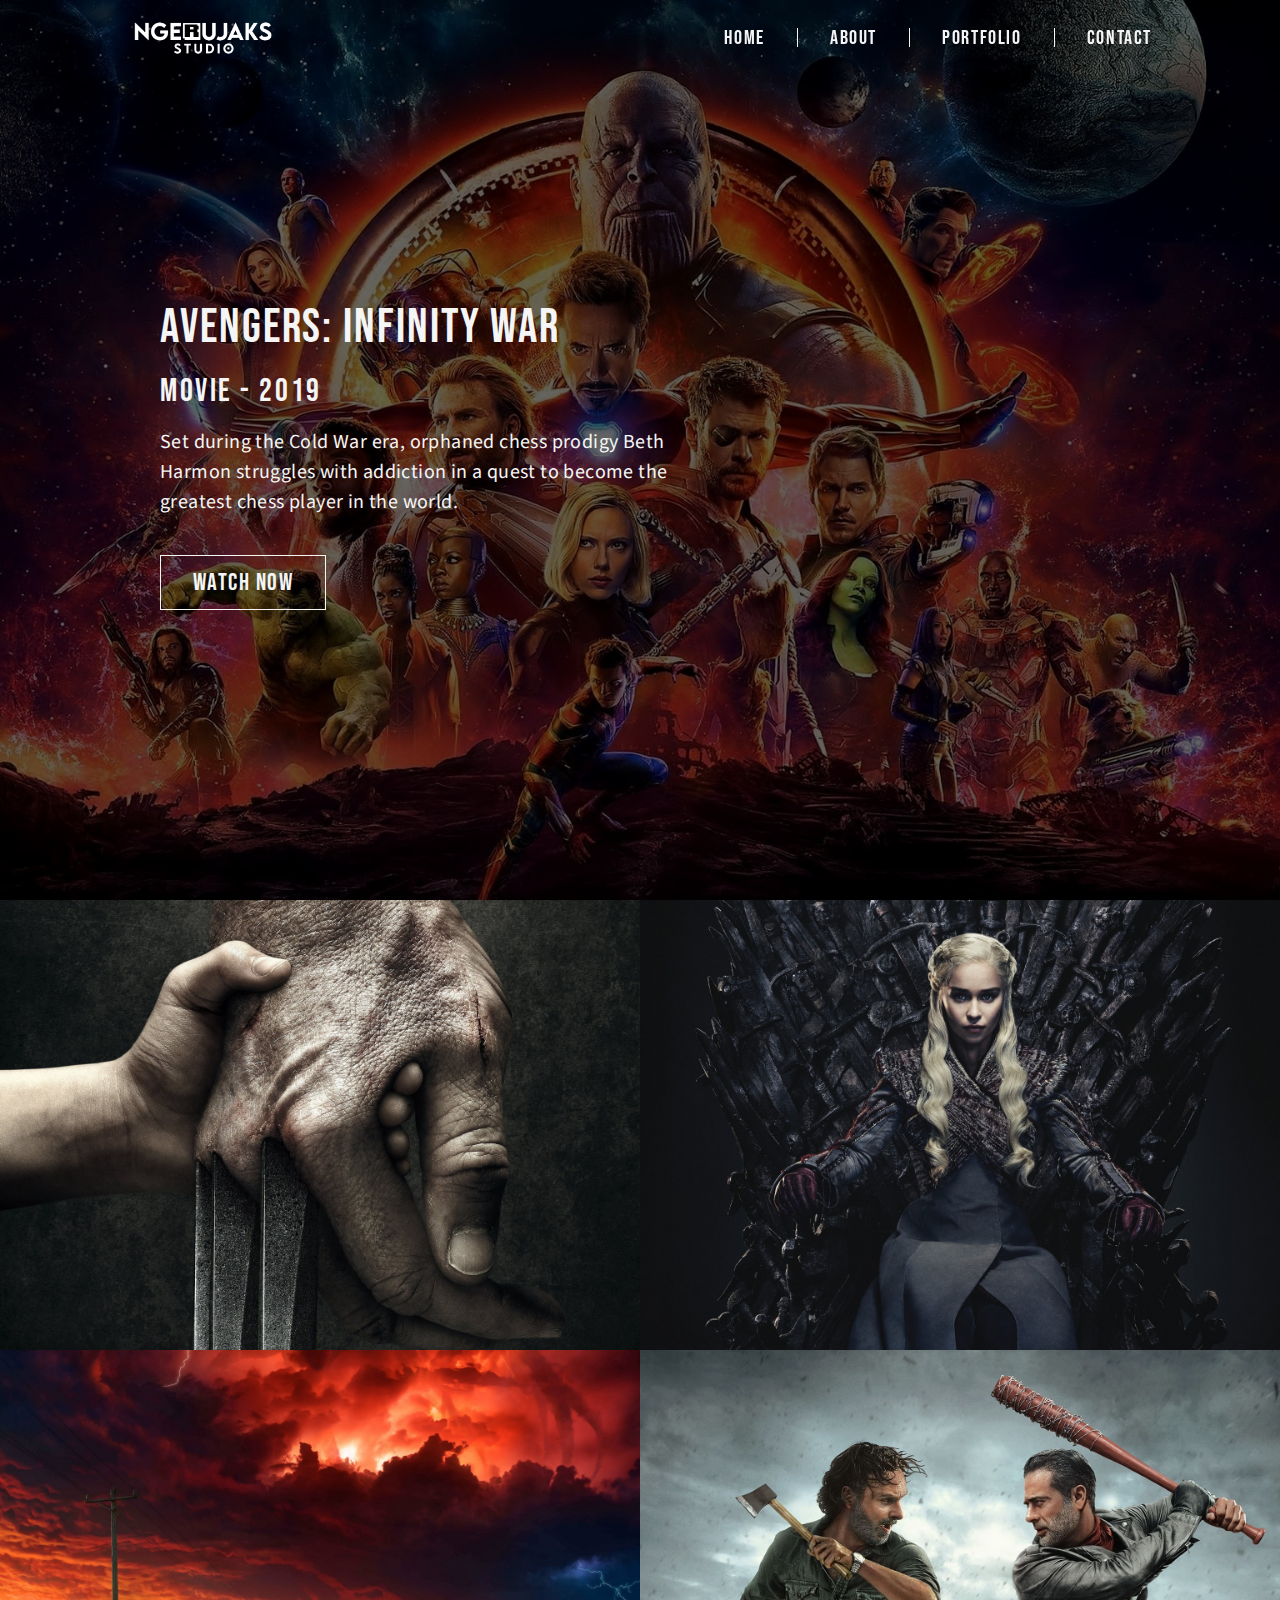
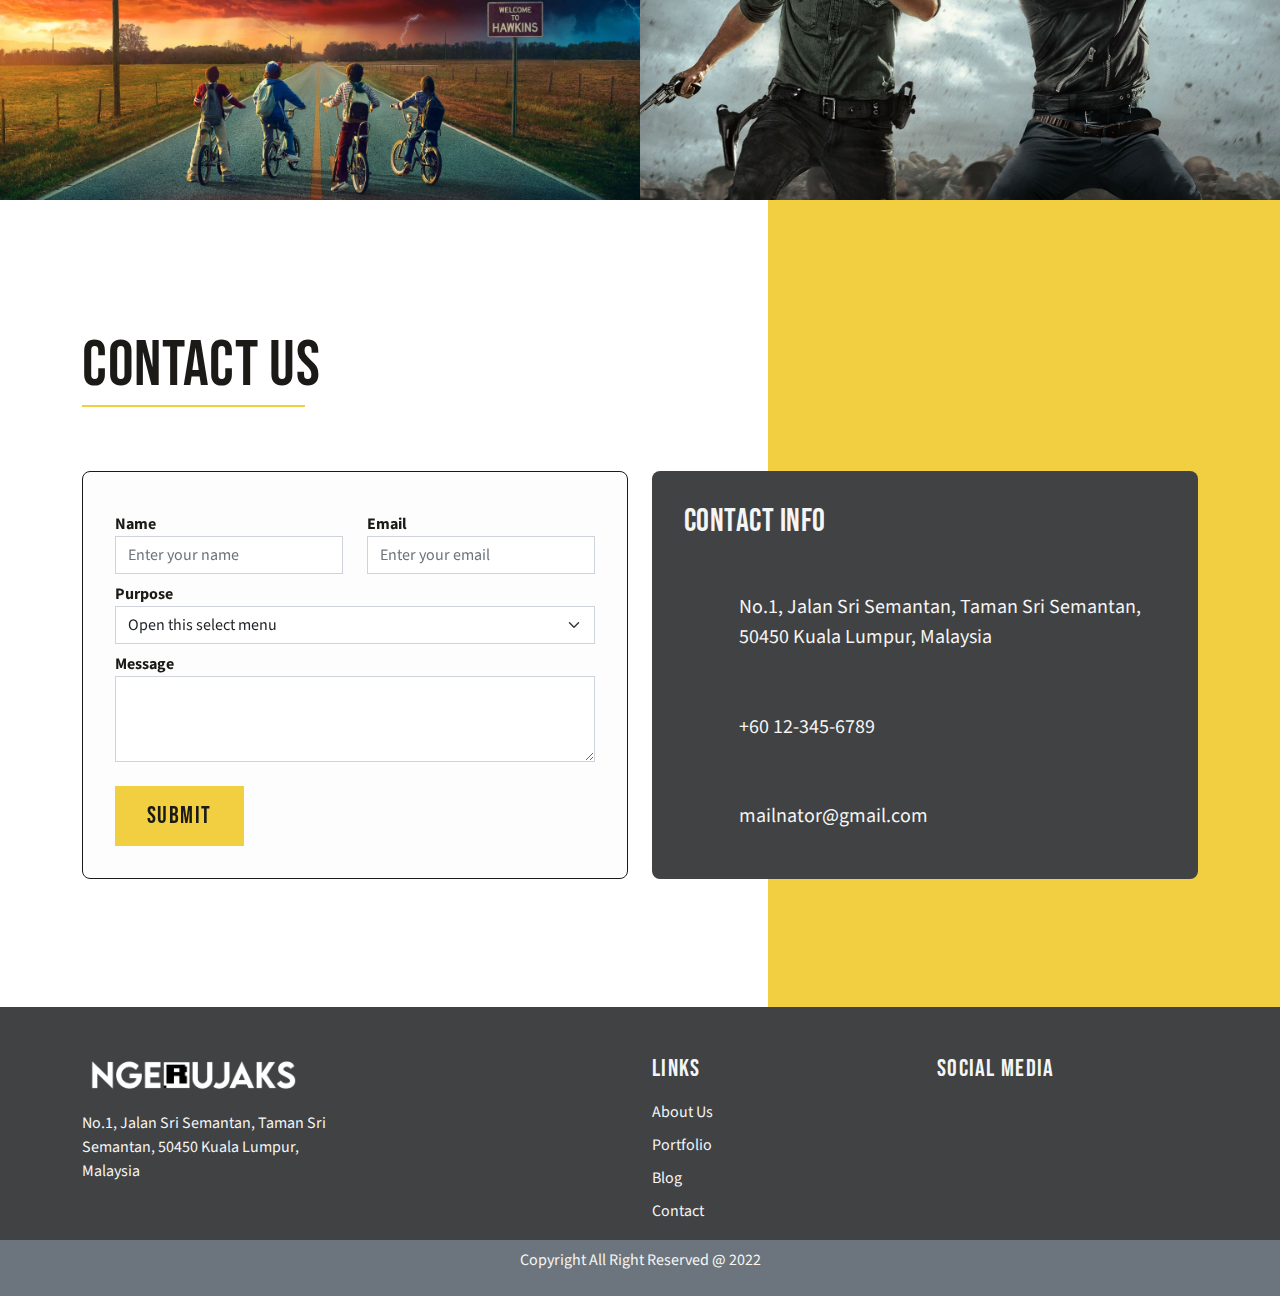
==== index.html @ 6cac967b "about HTML test" ====
<!doctype html>
<html lang="en">

<head>
  <!-- Required meta tags -->
  <meta charset="utf-8">
  <meta name="viewport" content="width=device-width, initial-scale=1">

  <!-- Bootstrap CSS -->
  <link rel="stylesheet" href="assets/library/bootstrap/css/bootstrap.min.css">

  <link rel="stylesheet" href="https://cdnjs.cloudflare.com/ajax/libs/font-awesome/6.1.1/css/all.min.css"
    integrity="sha512-KfkfwYDsLkIlwQp6LFnl8zNdLGxu9YAA1QvwINks4PhcElQSvqcyVLLD9aMhXd13uQjoXtEKNosOWaZqXgel0g=="
    crossorigin="anonymous" referrerpolicy="no-referrer" />

  <link rel="stylesheet" href="assets/library/owlcarousel/css/owl.carousel.min.css">
  <link rel="stylesheet" href="assets/library/owlcarousel/css/owl.theme.default.min.css">

  <link rel="stylesheet" href="https://cdnjs.cloudflare.com/ajax/libs/animate.css/4.1.1/animate.min.css" />

  <link rel="stylesheet" href="assets/css/main.css">

  <title>Home </title>
</head>

<body>

  <nav class="my-navbar">
    <div class="only-mobile"></div>
    <div class="brand">
      <a href="index.html">
        <img src="assets/img/ngrs-wide-w.png" alt="logo" class="brand-logo white-logo">
        <img src="assets/img/ngrs-wide-b.png" alt="logo" class="brand-logo black-logo">
      </a>

    </div>

    <ul class="nav-links" id="nav-links">
      <li class="nav-item active">
        <a href="index.html">Home</a>
      </li>
      <li class="divider"></li>
      <li class="nav-item">
        <a href="about.html">About</a>
      </li>
      <li class="divider"></li>
      <li class="nav-item">
        <a href="services.html">Portfolio</a>
      </li>
      <li class="divider"></li>
      <li class="nav-item">
        <a href="contact.html">Contact</a>
      </li>
    </ul>

    <a href="javascript:void()" class="toggle-btn" id="toggle-btn">
      <i class="fa-solid fa-bars"></i>
    </a>
  </nav>

  <header class="home">

    <div class="owl-carousel owl-theme">
      <div class="item">
        <div class="content">
          <img src="assets/img/avenger.jpg" alt="img1" class="bg-content">
          <div class="overlay"></div>
          <div class="content-inner ">
            <h3 class="title animate__animated  animate__fadeIn delay-animation-title">Avengers: Infinity War</h3>
            <h5 class="sub-title animate__animated  animate__fadeIn delay-animation-sub-title">Movie - 2019</h5>
            <div class="desc animate__animated  animate__fadeIn delay-animation-desc">
              <p>Set during the Cold War era, orphaned chess prodigy Beth Harmon struggles with addiction in a quest to
                become the greatest chess player in the world.</p>
            </div>
            <div class="btn-wrapper animate__animated  animate__fadeIn delay-animation-btn">
              <a href="javascript:void()" class="blank-button">
                Watch Now
              </a>
            </div>
          </div>

        </div>
      </div>
      <div class="item">
        <div class="content">
          <img src="assets/img/queens.jpg" alt="img2" class="bg-content">
          <div class="overlay"></div>
          <div class="content-inner">
            <h3 class="title">The Queen's Gambit</h3>
            <h5 class="sub-title">Series - 2020</h5>
            <div class="desc">
              <p>Set during the Cold War era, orphaned chess prodigy Beth Harmon struggles with addiction in a quest to
                become the greatest chess player in the world.</p>
            </div>
            <div class="btn-wrapper">
              <a href="javascript:void()" class="blank-button">
                Watch Now
              </a>
            </div>
          </div>
        </div>
      </div>

      <div class="item">
        <div class="content">
          <img src="assets/img/logan.jpg" alt="img2" class="bg-content">
          <div class="overlay"></div>
          <div class="content-inner">
            <h3 class="title">Logan</h3>
            <h5 class="sub-title">Marvel Studio - 2017</h5>
            <div class="desc">
              <p>Set during the Cold War era, orphaned chess prodigy Beth Harmon struggles with addiction in a quest to
                become the greatest chess player in the world.</p>
            </div>
            <div class="btn-wrapper">
              <a href="javascript:void()" class="blank-button">
                Watch Now
              </a>
            </div>
          </div>
        </div>
      </div>

      <div class="item">
        <div class="content">
          <img src="assets/img/twd.jpg" alt="img2" class="bg-content">
          <div class="overlay"></div>
          <div class="content-inner">
            <h3 class="title">The Walking Dead</h3>
            <h5 class="sub-title">AMC - 2010</h5>
            <div class="desc">
              <p>Set during the Cold War era, orphaned chess prodigy Beth Harmon struggles with addiction in a quest to
                become the greatest chess player in the world.</p>
            </div>
            <div class="btn-wrapper">
              <a href="javascript:void()" class="blank-button">
                Watch Now
              </a>
            </div>
          </div>
        </div>
      </div>

    </div>


  </header>

  <main>
    <section class="latest-work">
      <div class="grid-container">
        <div class="grid-item">
          <img src="assets/img/logan.jpg" alt="" class="bg-item">
          <div class="item-desc">
            <h4 class="title">Logan</h4>
            <h5 class="sub-title">Marvel Studio</h5>
            <div class="btn-wrapper">
              <a href="javascript:void()" class="blank-button"> Watch Now</a>
            </div>
          </div>
        </div>
        <div class="grid-item">
          <img src="assets/img/got.jpg" alt="" class="bg-item">
          <div class="item-desc">
            <h4 class="title">Game of throne</h4>
            <h5 class="sub-title">HBO MAX</h5>
            <div class="btn-wrapper">
              <a href="javascript:void()" class="blank-button"> Watch Now</a>
            </div>
          </div>
        </div>
        <div class="grid-item">
          <img src="assets/img/stranger-things.jpg" alt="" class="bg-item">
          <div class="item-desc">
            <h4 class="title">Stranger Things</h4>
            <h5 class="sub-title">Netflix</h5>
            <div class="btn-wrapper">
              <a href="javascript:void()" class="blank-button"> Watch Now</a>
            </div>
          </div>
        </div>
        <div class="grid-item">
          <img src="assets/img/twd.jpg" alt="" class="bg-item">
          <div class="item-desc">
            <h4 class="title">The Walking dead</h4>
            <h5 class="sub-title">AMC</h5>
            <div class="btn-wrapper">
              <a href="javascript:void()" class="blank-button"> Watch Now</a>
            </div>
          </div>
        </div>
      </div>
    </section>
    <section class="contact-us">
      <div class="container">
        <h3 class="section-title">CONTACT US</h3>
        <div class="row">
          <div class="col-lg-6">
            <div class="contact-form">
              <form>
                <div class="row">
                  <div class="col-lg-6">
                    <div class="form-group mt-2 ">
                      <label>Name</label>
                      <input type="text" class="form-control" id="name" placeholder="Enter your name">
                    </div>
                  </div>
                  <div class="col-lg-6">
                    <div class="form-group mt-2 ">
                      <label>Email</label>
                      <input type="email" class="form-control" id="email" placeholder="Enter your email">
                    </div>
                  </div>
                </div>

                <div class="row">
                  <div class="col-12">
                    <div class="form-group mt-2 ">
                      <label>Purpose</label>
                      <select class="form-select" aria-label="Default select example">
                        <option selected>Open this select menu</option>
                        <option value="1">One</option>
                        <option value="2">Two</option>
                        <option value="3">Three</option>
                      </select>
                    </div>
                  </div>
                </div>

                <div class="row">
                  <div class="col-12">
                    <div class="form-group mt-2 ">
                      <label for="message">Message</label>
                      <textarea class="form-control" id="message" rows="3"></textarea>
                    </div>
                  </div>
                </div>

                <div class="row">
                  <div class="col-12">
                    <button type="submit" class="main-button mt-4">Submit</button>
                  </div>
                </div>
              </form>
            </div>
          </div>
          <div class="col-lg-6">
            <div class="contact-info mt-4 mt-lg-0">
              <h4 class="title">Contact Info</h4>
              <div class="info-item">
                <div class="icon">
                  <i class="fa-solid fa-map-marker-alt"></i>
                </div>
                <div class="content">
                  <!-- <h5 class="sub-title">Address</h5> -->
                  <p>
                    <span>No.1, Jalan Sri Semantan,</span>
                    <span>Taman Sri Semantan,</span>
                    <span>50450 Kuala Lumpur,</span>
                    <span>Malaysia</span>
                  </p>
                </div>
              </div>
              <div class="info-item">
                <div class="icon">
                  <i class="fa-solid fa-phone"></i>
                </div>
                <div class="content">
                  <!-- <h5 class="sub-title">Phone</h5> -->
                  <p>
                    <span>+60 12-345-6789</span>
                  </p>
                </div>
              </div>
              <div class="info-item">
                <div class="icon">
                  <i class="fa-solid fa-envelope"></i>
                </div>
                <div class="content">
                  <!-- <h5 class="sub-title">Email</h5> -->
                  <p>
                    mailnator@gmail.com
                  </p>
                </div>
              </div>
            </div>
          </div>
        </div>
      </div>
    </section>
  </main>

  <footer>
    <div class="container">
      <div class="row">
        <div class="col-lg-3">
          <div class="brand">
            <a href="javascript:void()">
              <img src="assets/img/logo-wide-w.png" alt="" class="brand-logo">
            </a>
            <div class="address">
              <p>
                <span>No.1, Jalan Sri Semantan,</span>
                <span>Taman Sri Semantan,</span>
                <span>50450 Kuala Lumpur,</span>
                <span>Malaysia</span>
              </p>
            </div>
          </div>
        </div>
        <div class="col-lg-3"></div>
        <div class="col-lg-3 my-5 my-md-3 my-lg-0">
          <h4 class="footer-title">
            LINKS
          </h4>
          <ul class="footer-list">
            <li>
              <a href="javascript:void()">
                About Us
              </a>
            </li>
            <li>
              <a href="javascript:void()">
                Portfolio
              </a>
            </li>
            <li>
              <a href="javascript:void()">
                Blog
              </a>
            </li>
            <li>
              <a href="javascript:void()">
                Contact
              </a>
            </li>
          </ul>
        </div>
        <div class="col-lg-3">
          <h4 class="footer-title">
            SOCIAL MEDIA
          </h4>
          <div class="sosmed-wrapper">
            <a href="javascript:void()">
              <i class="fa-brands fa-facebook-f"></i>
            </a>
            <a href="javascript:void()">
              <i class="fa-brands fa-twitter"></i>
            </a>
            <a href="javascript:void()">
              <i class="fa-brands fa-instagram"></i>
            </a>
            <a href="javascript:void()">
              <i class="fa-brands fa-youtube"></i>
            </a>
          </div>

        </div>
      </div>
    </div>
  </footer>
  <div class="d-flex justify-content-center align-items-center py-2 bg-secondary">
    <p class="text-center text-kayawhite">
      Copyright All Right Reserved @ 2022
    </p>
  </div>

  <script src="https://code.jquery.com/jquery-3.6.0.min.js"
    integrity="sha256-/xUj+3OJU5yExlq6GSYGSHk7tPXikynS7ogEvDej/m4=" crossorigin="anonymous"></script>

  <script src="assets/library/bootstrap/js/bootstrap.bundle.min.js"></script>

  <script src="assets/library/owlcarousel/js/owl.carousel.min.js"></script>

  <script>
    var owl = $('.owl-carousel').owlCarousel({
      loop: true,
      // margin: 10,
      lazyLoad: true,
      autoplay: true,
      autoplayTimeout: 10000,
      autoplayHoverPause: true,
      autoplaySpeed: 1000,
      nav: false,
      dots: false,
      dotsData: false,
      responsive: {
        0: {
          items: 1
        },
        600: {
          items: 1
        },
        1000: {
          items: 1
        }
      }
    });

    owl.on('translate.owl.carousel', function (e) {
      var index = e.item.index;
      $('.title').removeClass('animate__animated animate__fadeIn delay-animation-title');
      $('.title').eq(index).addClass('animate__animated animate__fadeIn delay-animation-title');
      // 
      $('.sub-title').removeClass('animate__animated animate__fadeIn delay-animation-sub-title');
      $('.sub-title').eq(index).addClass('animate__animated animate__fadeIn delay-animation-sub-title');
      // 
      $('.desc').removeClass('animate__animated animate__fadeIn delay-animation-desc');
      $('.desc').eq(index).addClass('animate__animated animate__fadeIn delay-animation-desc');
      // 
      $('.btn-wrapper').removeClass('animate__animated animate__fadeIn delay-animation-btn');
      $('.btn-wrapper').eq(index).addClass('animate__animated animate__fadeIn delay-animation-btn');
      // 
    });
  </script>

  <script src="assets/js/script.js"></script>

</body>

</html>
---- assets/css/main.css ----
@import url("https://fonts.googleapis.com/css2?family=Bebas+Neue&family=Source+Sans+Pro:wght@300;400;600&display=swap");
body {
  padding: 0;
  margin: 0;
  -webkit-box-sizing: border-box;
          box-sizing: border-box;
  font-family: 'Source Sans Pro', sans-serif;
  overflow-x: hidden;
}

nav.my-navbar {
  position: fixed;
  top: 0;
  left: 0;
  z-index: 99;
  display: -webkit-box;
  display: -ms-flexbox;
  display: flex;
  -webkit-box-pack: justify;
      -ms-flex-pack: justify;
          justify-content: space-between;
  -webkit-box-align: center;
      -ms-flex-align: center;
          align-items: center;
  height: 4.6875rem;
  width: 100%;
  -webkit-transition: all 0.5s ease-in-out;
  transition: all 0.5s ease-in-out;
  padding: 1rem 4rem;
}

@media only screen and (min-width: 1200px) {
  nav.my-navbar {
    padding: 1rem 8rem;
  }
}

@media screen and (max-width: 768px) {
  nav.my-navbar {
    padding: 1rem 1rem;
  }
}

nav.my-navbar a {
  font-family: "Bebas Neue", cursive;
  text-decoration: none;
}

nav.my-navbar .only-mobile {
  display: none;
}

@media screen and (max-width: 768px) {
  nav.my-navbar .only-mobile {
    display: block;
    width: 10%;
    height: 100%;
  }
}

nav.my-navbar .brand {
  height: 2.5rem;
  width: 30%;
}

nav.my-navbar .brand .black-logo {
  display: none;
}

nav.my-navbar .brand .white-logo {
  display: block;
}

@media screen and (max-width: 768px) {
  nav.my-navbar .brand {
    height: 2rem;
    width: 80%;
  }
  nav.my-navbar .brand img {
    margin: 0 auto;
  }
}

nav.my-navbar .brand img {
  text-align: center;
  height: 100%;
}

nav.my-navbar .nav-links {
  margin-top: 1rem;
  width: 70%;
  height: 2.5rem;
  display: -webkit-box;
  display: -ms-flexbox;
  display: flex;
  -webkit-box-pack: end;
      -ms-flex-pack: end;
          justify-content: flex-end;
  -webkit-box-align: center;
      -ms-flex-align: center;
          align-items: center;
  gap: 2rem;
  font-size: 1.25rem;
  letter-spacing: .1rem;
  -webkit-transition: all 0.3s ease-in-out;
  transition: all 0.3s ease-in-out;
}

@media screen and (max-width: 768px) {
  nav.my-navbar .nav-links {
    margin-top: 0;
    position: absolute;
    top: 4.6875rem;
    right: -100%;
    width: 100%;
    height: calc(100vh - 4.6875rem);
    -webkit-box-orient: vertical;
    -webkit-box-direction: normal;
        -ms-flex-direction: column;
            flex-direction: column;
    -webkit-box-pack: center;
        -ms-flex-pack: center;
            justify-content: center;
    gap: 4rem;
  }
  nav.my-navbar .nav-links li.divider {
    display: none;
  }
}

@media only screen and (max-width: 768px) and (orientation: landscape) {
  nav.my-navbar .nav-links {
    -webkit-box-pack: center;
        -ms-flex-pack: center;
            justify-content: center;
    gap: .2rem;
  }
}

nav.my-navbar .nav-links li {
  list-style: none;
}

nav.my-navbar .nav-links li.divider {
  height: 1.2rem;
  width: 1.2px;
  background-color: #F5F5F5;
  vertical-align: middle;
}

nav.my-navbar .nav-links .nav-item {
  position: relative;
}

nav.my-navbar .nav-links .nav-item a {
  text-transform: uppercase;
  color: #F5F5F5;
}

nav.my-navbar .nav-links.show-links {
  right: 0;
  background: rgba(255, 255, 255, 0.5);
  background-blend-mode: soft-light;
  -webkit-backdrop-filter: blur(80px);
          backdrop-filter: blur(80px);
  /* Note: backdrop-filter has minimal browser support */
  border-radius: 1rem;
}

nav.my-navbar .nav-links.show-links .nav-item a {
  color: #1B1A17;
}

nav.my-navbar .toggle-btn {
  width: 10%;
  font-size: 1rem;
  color: #F5F5F5;
  display: none;
}

@media screen and (max-width: 768px) {
  nav.my-navbar .toggle-btn {
    display: block;
  }
}

nav.my-navbar.sticky {
  background: #F5F5F5;
  padding: 1rem 6rem;
}

nav.my-navbar.sticky .brand .white-logo {
  display: none;
}

nav.my-navbar.sticky .brand .black-logo {
  display: block;
}

@media only screen and (min-width: 1200px) {
  nav.my-navbar.sticky {
    padding: 1rem 10rem;
  }
}

@media screen and (max-width: 768px) {
  nav.my-navbar.sticky {
    padding: 1rem 1.2rem;
  }
}

nav.my-navbar.sticky .nav-links li.divider {
  background-color: #404244;
}

nav.my-navbar.sticky .nav-links .nav-item a {
  color: #1B1A17;
}

nav.my-navbar.sticky .nav-links.show-links {
  background: #404244;
  border-radius: 0;
}

nav.my-navbar.sticky .nav-links.show-links .nav-item a {
  color: #F5F5F5;
}

nav.my-navbar.sticky .toggle-btn {
  color: #1B1A17;
}

.blank-button {
  color: #F5F5F5;
  text-decoration: none;
  border: 1px solid #F5F5F5;
  padding: .5rem 1rem;
  font-family: "Bebas Neue", cursive;
  letter-spacing: 0.06em;
  -webkit-transition: all 0.3s ease-in-out;
  transition: all 0.3s ease-in-out;
}

@media only screen and (min-width: 768px) {
  .blank-button {
    font-size: 1.3rem;
    padding: .5rem 1.5rem;
  }
}

@media only screen and (min-width: 1200px) {
  .blank-button {
    font-size: 1.5rem;
    padding: .75rem 2rem;
  }
}

.blank-button:hover {
  color: #1B1A17;
  border: 1px solid #F2CF40;
  background: #F2CF40;
}

.section-title {
  font-family: "Bebas Neue", cursive;
  font-size: 2.1rem;
  color: #1B1A17;
  letter-spacing: 0.01em;
  text-transform: uppercase;
  margin-bottom: 2rem;
}

@media only screen and (min-width: 768px) {
  .section-title {
    font-size: 3rem;
    margin-bottom: 3rem;
  }
}

@media only screen and (min-width: 1200px) {
  .section-title {
    font-size: 4rem;
    margin-bottom: 4rem;
  }
}

.section-title::after {
  content: '';
  display: block;
  width: calc(100% * 0.2);
  height: 2px;
  background: #F2CF40;
}

.form-group .form-control,
.form-group .form-select {
  border-radius: 0;
}

.form-group .form-select:focus,
.form-group .form-control:focus {
  border-color: rgba(242, 207, 64, 0.7);
  -webkit-box-shadow: 0 0 0 0.2rem rgba(242, 207, 64, 0.25);
          box-shadow: 0 0 0 0.2rem rgba(242, 207, 64, 0.25);
}

.form-group label {
  font-family: 'Source Sans Pro';
  font-style: normal;
  font-weight: 700;
  font-size: 16px;
  line-height: 20px;
  color: #1B1A17;
}

.main-button {
  color: #1B1A17;
  text-decoration: none;
  border: 0;
  padding: .5rem 1rem;
  font-family: "Bebas Neue", cursive;
  letter-spacing: 0.06em;
  background: #F2CF40;
  -webkit-transition: all 0.3s ease-in-out;
  transition: all 0.3s ease-in-out;
}

@media only screen and (min-width: 768px) {
  .main-button {
    font-size: 1.3rem;
    padding: .5rem 1.5rem;
  }
}

@media only screen and (min-width: 1200px) {
  .main-button {
    font-size: 1.5rem;
    padding: .75rem 2rem;
  }
}

.main-button:hover {
  color: #F2CF40;
  background: #404244;
}

footer {
  background: #404244;
  padding: 1.5rem .5rem 1.5rem .5rem;
  color: #F5F5F5;
}

@media only screen and (min-width: 768px) {
  footer {
    padding: 3rem 1rem 0 1rem;
  }
}

footer .brand img {
  height: 2.5rem;
}

footer .address {
  margin-top: 1rem;
}

footer .footer-title {
  font-family: "Bebas Neue", cursive;
  letter-spacing: .08rem;
  font-size: 1.5rem;
  margin-bottom: 1rem;
}

footer .footer-list {
  padding: 0;
}

footer .footer-list li {
  list-style: none;
  margin-bottom: .5rem;
}

footer .footer-list li a {
  color: #F5F5F5;
  text-decoration: none;
}

footer .footer-list li a:hover {
  color: #F2CF40;
}

footer .footer-list li a:hover::after {
  opacity: 1;
}

footer .footer-list li a::after {
  content: '';
  display: block;
  width: 1rem;
  height: 1px;
  background: #F5F5F5;
  opacity: 0;
}

footer .sosmed-wrapper {
  display: -webkit-box;
  display: -ms-flexbox;
  display: flex;
  -webkit-box-pack: justify;
      -ms-flex-pack: justify;
          justify-content: space-between;
  width: 50%;
  font-size: 1.125rem;
}

@media only screen and (min-width: 768px) {
  footer .sosmed-wrapper {
    font-size: 1.5rem;
  }
}

footer .sosmed-wrapper a {
  color: #F5F5F5;
}

.text-kayawhite {
  color: #F5F5F5;
}

.delay1s {
  -webkit-animation-delay: 1s;
          animation-delay: 1s;
}

.delay-animation-title {
  -webkit-animation-delay: 1s;
          animation-delay: 1s;
}

.delay-animation-sub-title {
  -webkit-animation-delay: 1.8s;
          animation-delay: 1.8s;
}

.delay-animation-desc {
  -webkit-animation-delay: 1.8s;
          animation-delay: 1.8s;
}

.delay-animation-btn {
  -webkit-animation-delay: 1.8s;
          animation-delay: 1.8s;
}

.martop-1 {
  margin-top: 1rem;
}

.martop-5 {
  margin-top: 5rem;
}

.martop-10 {
  margin-top: 10rem;
}

header.home {
  height: 100vh;
  width: 100%;
}

header.home .owl-carousel {
  height: 100vh;
  width: 100%;
}

header.home .owl-carousel .item {
  height: 100vh;
  width: 100%;
}

header.home .owl-carousel .item .content {
  height: 100%;
  width: 100%;
}

header.home .owl-carousel .item .content img {
  height: 100%;
  width: 100%;
  -o-object-fit: cover;
     object-fit: cover;
  -o-object-position: center;
     object-position: center;
  position: absolute;
  top: 0;
  left: 0;
  z-index: 1;
}

header.home .owl-carousel .item .content .overlay {
  height: 100%;
  width: 100%;
  background-color: rgba(0, 0, 0, 0.6);
  position: absolute;
  top: 0;
  left: 0;
  z-index: 2;
}

header.home .owl-carousel .item .content .content-inner {
  position: relative;
  z-index: 3;
  color: #F5F5F5;
  height: 100%;
  width: 100%;
  display: -webkit-box;
  display: -ms-flexbox;
  display: flex;
  -webkit-box-orient: vertical;
  -webkit-box-direction: normal;
      -ms-flex-direction: column;
          flex-direction: column;
  -webkit-box-pack: center;
      -ms-flex-pack: center;
          justify-content: center;
  padding: 0 1rem;
}

header.home .owl-carousel .item .content .content-inner .title,
header.home .owl-carousel .item .content .content-inner .sub-title {
  font-family: "Bebas Neue", cursive;
  font-style: normal;
  font-weight: 400;
}

header.home .owl-carousel .item .content .content-inner .title {
  font-size: 1.6rem;
  /* identical to box height */
  letter-spacing: 0.04em;
}

header.home .owl-carousel .item .content .content-inner .sub-title {
  margin-top: .5rem;
  font-size: 1.2rem;
  letter-spacing: 0.08em;
}

header.home .owl-carousel .item .content .content-inner .desc {
  margin-top: .5rem;
  font-size: .8rem;
}

header.home .owl-carousel .item .content .content-inner .btn-wrapper {
  margin-top: 2rem;
}

main section.latest-work .grid-container {
  display: -ms-grid;
  display: grid;
}

main section.latest-work .grid-container .grid-item {
  width: 100%;
  height: 60vh;
  background: #404244;
  position: relative;
  overflow: hidden;
}

main section.latest-work .grid-container .grid-item .bg-item {
  height: 100%;
  width: 100%;
  -o-object-fit: cover;
     object-fit: cover;
  -o-object-position: center;
     object-position: center;
  -webkit-transition: all 0.5s ease-in-out;
  transition: all 0.5s ease-in-out;
}

main section.latest-work .grid-container .grid-item .item-desc {
  position: absolute;
  top: 0;
  left: 0;
  height: 100%;
  width: 100%;
  background-color: rgba(0, 0, 0, 0.6);
  color: #F5F5F5;
  display: -webkit-box;
  display: -ms-flexbox;
  display: flex;
  -webkit-box-orient: vertical;
  -webkit-box-direction: normal;
      -ms-flex-direction: column;
          flex-direction: column;
  -webkit-box-pack: center;
      -ms-flex-pack: center;
          justify-content: center;
  -webkit-box-align: center;
      -ms-flex-align: center;
          align-items: center;
  opacity: 0;
  -webkit-transition: all 0.3s ease-in-out;
  transition: all 0.3s ease-in-out;
}

main section.latest-work .grid-container .grid-item .item-desc .title {
  font-family: "Bebas Neue", cursive;
  letter-spacing: 0.06em;
  font-size: 2rem;
}

main section.latest-work .grid-container .grid-item .item-desc .sub-title {
  margin-top: .5rem;
  font-size: 1.5rem;
}

main section.latest-work .grid-container .grid-item .item-desc .btn-wrapper {
  margin-top: 2rem;
}

main section.latest-work .grid-container .grid-item:hover .bg-item {
  -webkit-transform: scale(1.1);
          transform: scale(1.1);
}

main section.latest-work .grid-container .grid-item:hover .item-desc {
  opacity: 1;
}

main section.contact-us {
  position: relative;
  padding-top: 4rem;
  padding-bottom: 4rem;
}

main section.contact-us::before {
  content: '';
  position: absolute;
  top: 0;
  right: 0;
  width: 20%;
  height: 100%;
  background-color: #F2CF40;
  z-index: -1;
}

main section.contact-us .contact-form,
main section.contact-us .contact-info {
  border-radius: .5rem;
  padding: .5rem;
  height: 100%;
}

main section.contact-us .contact-form {
  border: 1px solid #1B1A17;
  background: rgba(245, 245, 245, 0.2);
  -webkit-backdrop-filter: blur(20px);
          backdrop-filter: blur(20px);
}

main section.contact-us .contact-info {
  background: #404244;
  color: #F5F5F5;
  display: -webkit-box;
  display: -ms-flexbox;
  display: flex;
  -webkit-box-orient: vertical;
  -webkit-box-direction: normal;
      -ms-flex-direction: column;
          flex-direction: column;
  -webkit-box-pack: justify;
      -ms-flex-pack: justify;
          justify-content: space-between;
  -webkit-box-align: start;
      -ms-flex-align: start;
          align-items: flex-start;
}

main section.contact-us .contact-info .title {
  font-family: "Bebas Neue", cursive;
  font-size: 1.5rem;
  letter-spacing: 0.015em;
}

main section.contact-us .contact-info .info-item {
  display: -webkit-box;
  display: -ms-flexbox;
  display: flex;
  -webkit-box-align: start;
      -ms-flex-align: start;
          align-items: flex-start;
  width: 100%;
  gap: .5rem;
}

main section.contact-us .contact-info .info-item .icon {
  font-size: 1.5rem;
  width: 10%;
}

main section.contact-us .contact-info .info-item .content {
  width: 90%;
  font-size: .75rem;
}

@media only screen and (min-width: 768px) {
  header.home .owl-carousel .item .content .content-inner {
    padding: 0 2rem;
  }
  header.home .owl-carousel .item .content .content-inner .title {
    font-size: 2rem;
    /* identical to box height */
    letter-spacing: 0.04em;
  }
  header.home .owl-carousel .item .content .content-inner .sub-title {
    margin-top: .5rem;
    font-size: 1.6rem;
    letter-spacing: 0.08em;
  }
  header.home .owl-carousel .item .content .content-inner .desc {
    font-size: 1rem;
    width: 60%;
  }
  main section.latest-work .grid-container {
    display: -ms-grid;
    display: grid;
    -ms-grid-columns: (1fr)[2];
        grid-template-columns: repeat(2, 1fr);
  }
  main section.latest-work .grid-container .grid-item {
    width: 100%;
    height: 50vh;
  }
  main section.latest-work .grid-container .grid-item .item-desc .title {
    font-size: 2rem;
  }
  main section.latest-work .grid-container .grid-item .item-desc .sub-title {
    margin-top: .5rem;
    font-size: 1.5rem;
  }
  main section.latest-work .grid-container .grid-item .item-desc .btn-wrapper {
    margin-top: 3rem;
  }
  main section.contact-us {
    padding-top: 8rem;
    padding-bottom: 8rem;
  }
  main section.contact-us::before {
    width: 40%;
  }
  main section.contact-us .contact-form,
  main section.contact-us .contact-info {
    padding: 2rem;
  }
  main section.contact-us .contact-info .title {
    font-size: 2rem;
    letter-spacing: 0.015em;
  }
  main section.contact-us .contact-info .info-item {
    display: -webkit-box;
    display: -ms-flexbox;
    display: flex;
    -webkit-box-align: start;
        -ms-flex-align: start;
            align-items: flex-start;
    gap: .5rem;
  }
  main section.contact-us .contact-info .info-item .icon {
    font-size: 2rem;
    width: 10%;
  }
  main section.contact-us .contact-info .info-item .content {
    width: 90%;
    font-size: 1.25rem;
  }
}

@media only screen and (min-width: 992px) {
  header.home .owl-carousel .item .content .content-inner {
    padding: 0 5rem;
  }
  header.home .owl-carousel .item .content .content-inner .title {
    font-size: 2.4rem;
    /* identical to box height */
    letter-spacing: 0.04em;
  }
  header.home .owl-carousel .item .content .content-inner .sub-title {
    margin-top: .5rem;
    font-size: 1.8rem;
    letter-spacing: 0.08em;
  }
  header.home .owl-carousel .item .content .content-inner .desc {
    font-size: 1.1rem;
    width: 60%;
  }
}

@media only screen and (min-width: 1200px) {
  header.home .owl-carousel .item .content .content-inner {
    padding: 0 10rem;
  }
  header.home .owl-carousel .item .content .content-inner .title {
    font-size: 3rem;
    /* identical to box height */
    letter-spacing: 0.04em;
  }
  header.home .owl-carousel .item .content .content-inner .sub-title {
    margin-top: .5rem;
    font-size: 2rem;
    letter-spacing: 0.08em;
  }
  header.home .owl-carousel .item .content .content-inner .desc {
    font-size: 1.25rem;
    letter-spacing: 0.02em;
    width: 60%;
  }
}

header.head {
  width: 100%;
  height: 40vh;
  background: chartreuse;
  position: relative;
  background-size: cover;
  background-position: center center;
  background-repeat: no-repeat;
}

header.head .page-title {
  width: 100%;
  height: 100%;
  position: relative;
  background: rgba(27, 26, 23, 0.6);
}

header.head .page-title h1 {
  color: white;
  font-size: 2rem;
  font-family: "Bebas Neue", cursive;
  font-weight: 400;
  text-transform: uppercase;
  position: absolute;
  bottom: 20%;
  left: 50%;
  -webkit-transform: translate(-50%, -50%);
          transform: translate(-50%, -50%);
  /* identical to box height */
  letter-spacing: 0.08em;
}

header.head .page-title h1::before {
  content: '';
  position: absolute;
  top: 50%;
  left: -20%;
  -webkit-transform: translate(-50%, -50%);
          transform: translate(-50%, -50%);
  width: 25%;
  height: 3px;
  background: #F2CF40;
  z-index: -1;
}

.img-divider {
  margin: 5rem 0;
  height: 50vh;
  width: 100%;
  background-size: cover;
  background-position: center center;
  background-repeat: no-repeat;
  position: relative;
  z-index: -1;
}

section.team {
  width: 100%;
}

section.team .box-wrapper {
  display: -ms-grid;
  display: grid;
}

section.team .box-wrapper .single-box {
  background: #F2CF40;
  width: 100%;
  height: 400px;
  padding: 2rem;
  position: relative;
}

section.team .box-wrapper .single-box .section-title {
  margin-bottom: 1rem;
}

section.team .box-wrapper .single-box .section-title::after {
  background: #1B1A17;
}

section.team .box-wrapper .single-box .desc p {
  font-size: 1.2rem;
  line-height: 1.5;
  font-weight: 600;
  color: #1B1A17;
}

section.team .box-wrapper .single-box img.team-img {
  position: absolute;
  top: 0;
  left: 0;
  width: 100%;
  height: 100%;
  -o-object-fit: cover;
     object-fit: cover;
  -o-object-position: center;
     object-position: center;
}

section.team .box-wrapper .single-box .team-desc {
  position: absolute;
  top: 0;
  left: 0;
  width: 100%;
  height: 100%;
  color: #F5F5F5;
  display: -webkit-box;
  display: -ms-flexbox;
  display: flex;
  -webkit-box-orient: vertical;
  -webkit-box-direction: normal;
      -ms-flex-direction: column;
          flex-direction: column;
  -webkit-box-pack: end;
      -ms-flex-pack: end;
          justify-content: flex-end;
  padding: 3rem;
  font-family: "Bebas Neue", cursive;
  letter-spacing: 0.04em;
  background: rgba(27, 26, 23, 0.6);
}

section.team .box-wrapper .single-box .team-desc .team-name {
  font-size: 1.5rem;
}

section.team .box-wrapper .single-box .team-desc .age {
  margin-top: .2rem;
  font-size: 1.25rem;
}

section.team .box-wrapper .single-box .team-desc .team-position {
  margin-top: .4rem;
  font-size: 1.25rem;
}

@media only screen and (min-width: 768px) {
  section.team {
    width: 100%;
  }
  section.team .box-wrapper {
    display: -ms-grid;
    display: grid;
    -ms-grid-columns: (1fr)[2];
        grid-template-columns: repeat(2, 1fr);
  }
}

@media only screen and (min-width: 992px) {
  section.team {
    width: 100%;
  }
  section.team .box-wrapper {
    display: -ms-grid;
    display: grid;
    -ms-grid-columns: (1fr)[3];
        grid-template-columns: repeat(3, 1fr);
  }
  section.team .box-wrapper .single-box {
    height: 350px;
  }
}

@media only screen and (min-width: 1200px) {
  section.team {
    width: 100%;
  }
  section.team .box-wrapper {
    display: -ms-grid;
    display: grid;
    -ms-grid-columns: (1fr)[4];
        grid-template-columns: repeat(4, 1fr);
  }
  section.team .box-wrapper .single-box {
    height: 320px;
  }
}
/*# sourceMappingURL=main.css.map */
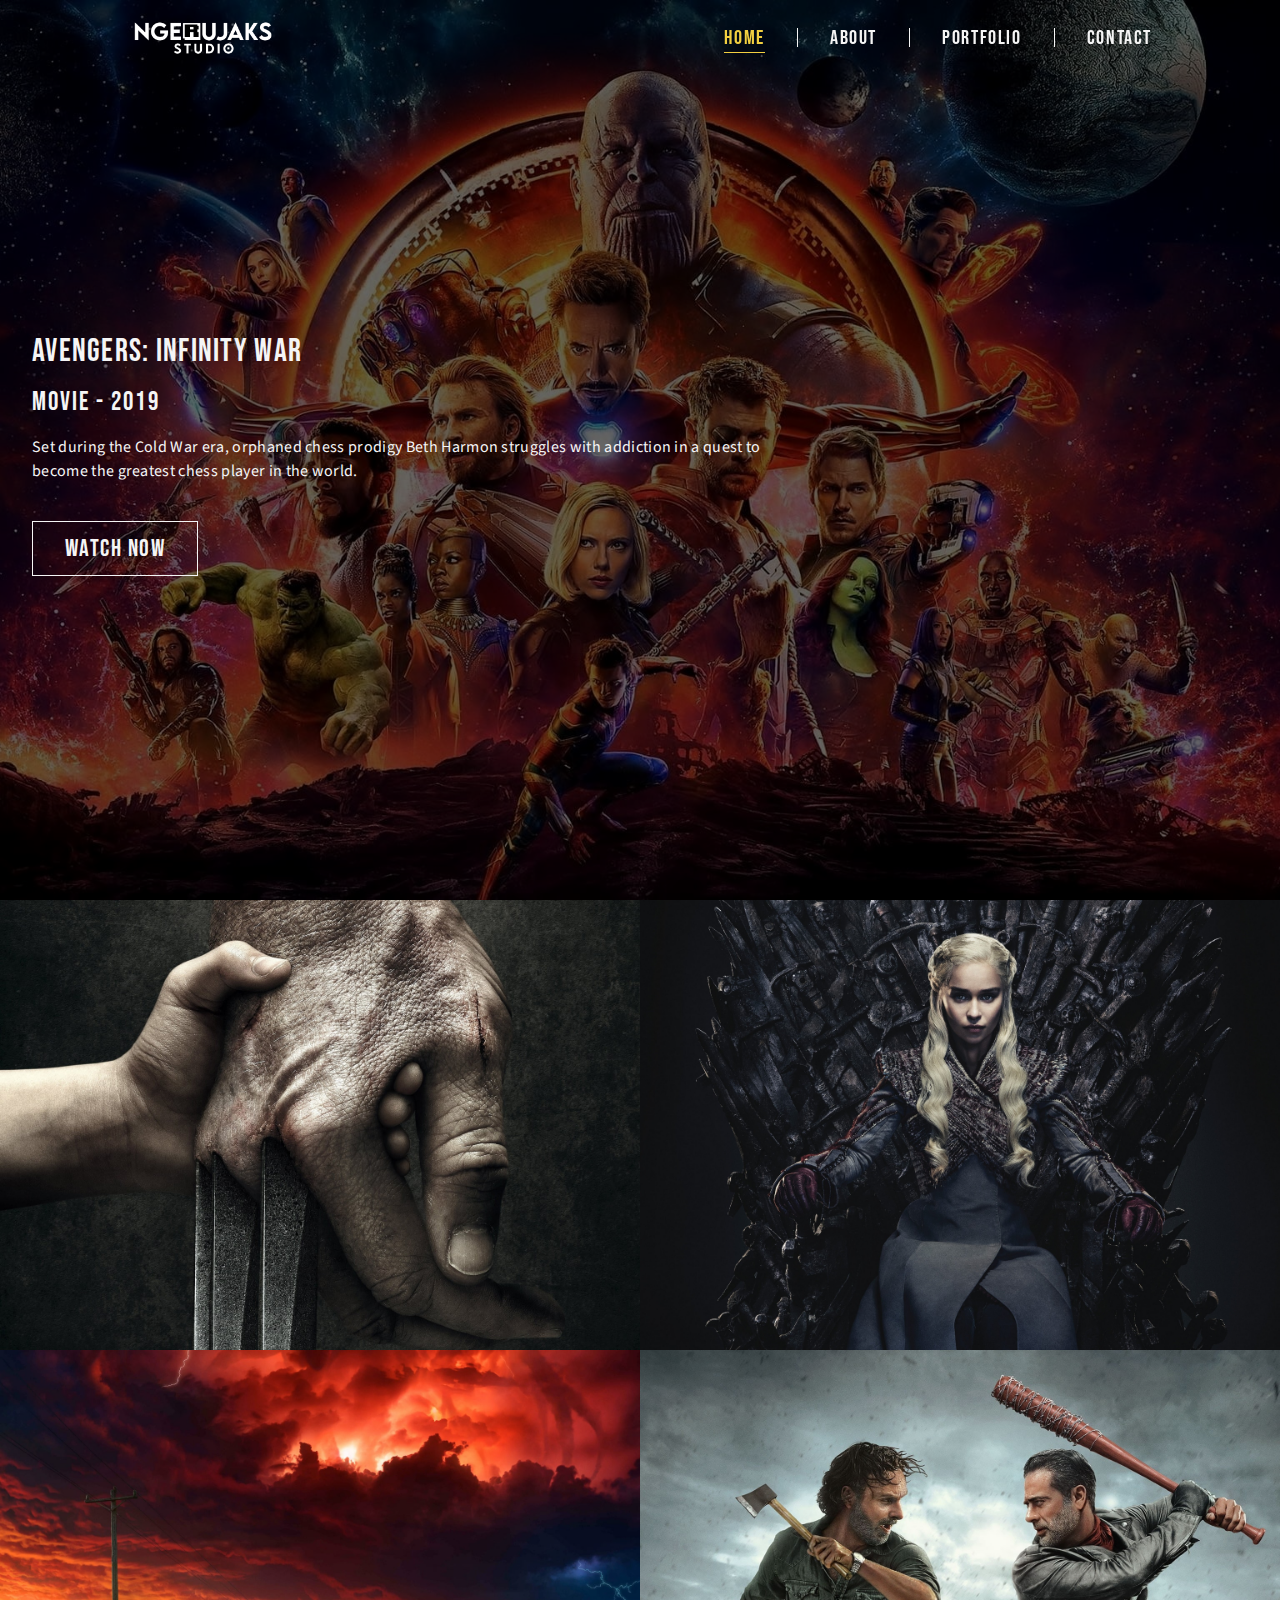
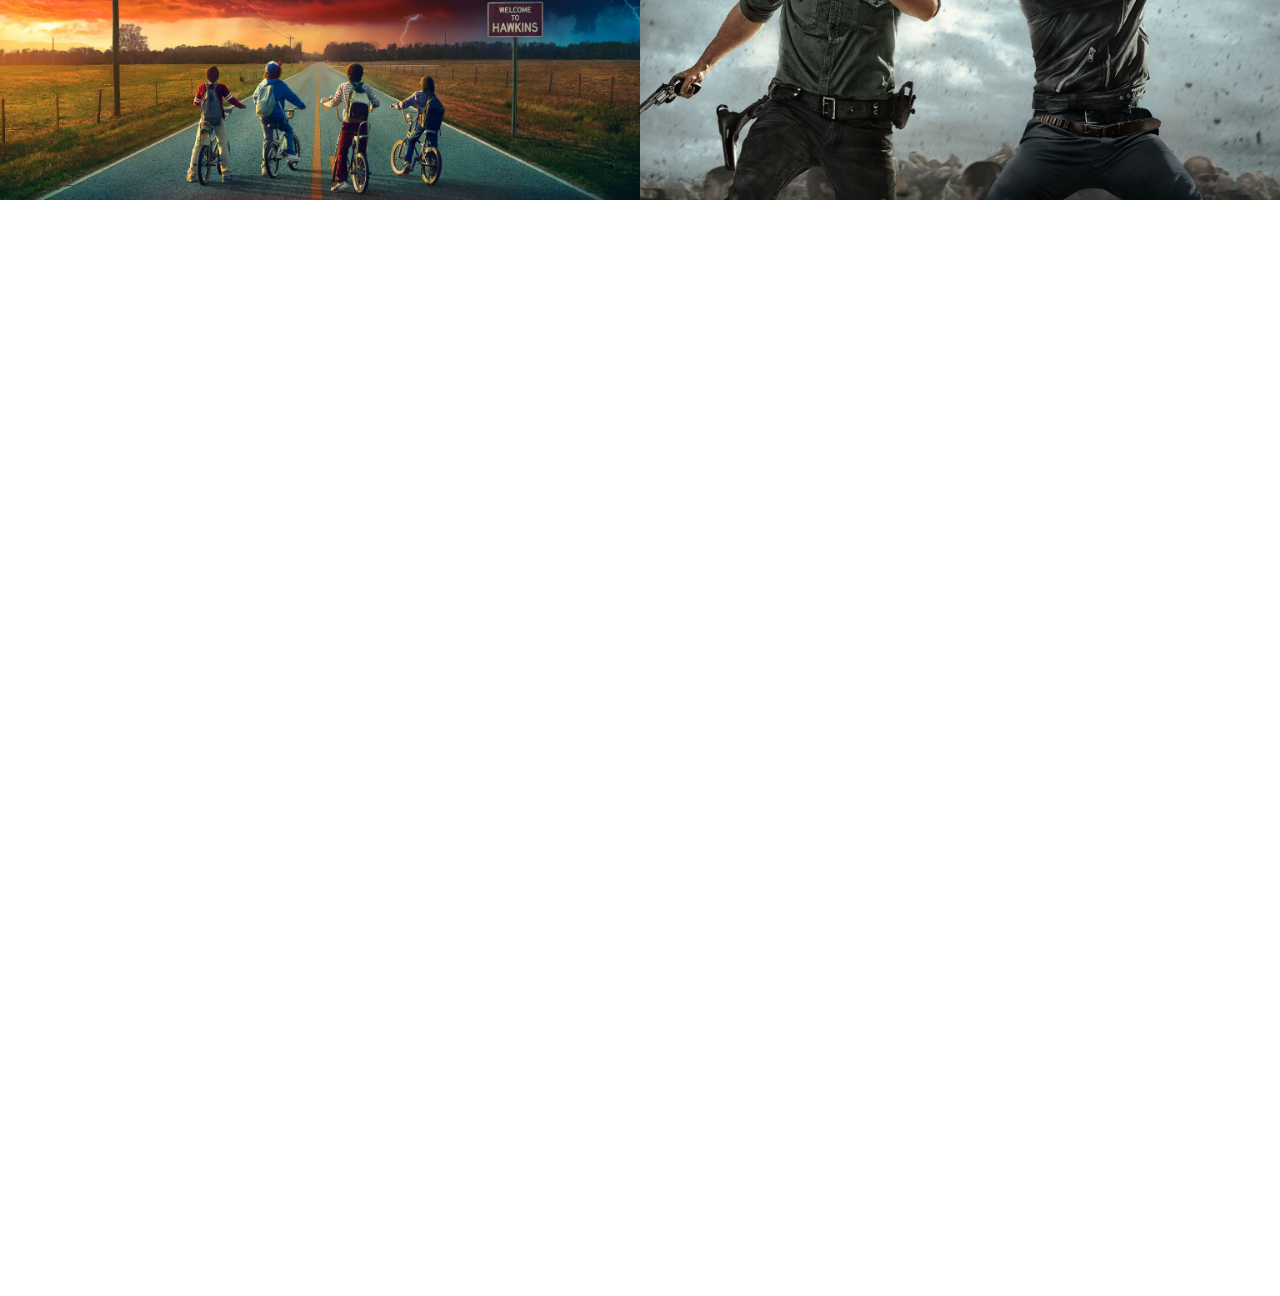
==== commit b15d1d07: "test locomotive scroll" ====
--- a/index.html
+++ b/index.html
@@ -24,8 +24,7 @@
 </head>
 
 <body>
-
-  <nav class="my-navbar">
+  <nav class="my-navbar ">
     <div class="only-mobile"></div>
     <div class="brand">
       <a href="index.html">
@@ -53,101 +52,109 @@
       </li>
     </ul>
 
-    <a href="javascript:void()" class="toggle-btn" id="toggle-btn">
+    <a href="javascript:void(0)" class="toggle-btn" id="toggle-btn">
       <i class="fa-solid fa-bars"></i>
     </a>
   </nav>
 
-  <header class="home">
-
-    <div class="owl-carousel owl-theme">
-      <div class="item">
-        <div class="content">
-          <img src="assets/img/avenger.jpg" alt="img1" class="bg-content">
-          <div class="overlay"></div>
-          <div class="content-inner ">
-            <h3 class="title animate__animated  animate__fadeIn delay-animation-title">Avengers: Infinity War</h3>
-            <h5 class="sub-title animate__animated  animate__fadeIn delay-animation-sub-title">Movie - 2019</h5>
-            <div class="desc animate__animated  animate__fadeIn delay-animation-desc">
-              <p>Set during the Cold War era, orphaned chess prodigy Beth Harmon struggles with addiction in a quest to
-                become the greatest chess player in the world.</p>
-            </div>
-            <div class="btn-wrapper animate__animated  animate__fadeIn delay-animation-btn">
-              <a href="javascript:void()" class="blank-button">
-                Watch Now
-              </a>
-            </div>
-          </div>
-
-        </div>
+  <main data-scroll-container>
+
+
+
+
+    <header class="home" data-scroll-section>
+
+      <div class="owl-carousel owl-theme">
+        <div class="item">
+          <div class="content">
+            <img src="assets/img/avenger.jpg" alt="img1" class="bg-content">
+            <div class="overlay"></div>
+            <div class="content-inner ">
+              <h3 class="title animate__animated  animate__fadeIn delay-animation-title">Avengers: Infinity War</h3>
+              <h5 class="sub-title animate__animated  animate__fadeIn delay-animation-sub-title">Movie - 2019</h5>
+              <div class="desc animate__animated  animate__fadeIn delay-animation-desc">
+                <p>Set during the Cold War era, orphaned chess prodigy Beth Harmon struggles with addiction in a quest
+                  to
+                  become the greatest chess player in the world.</p>
+              </div>
+              <div class="btn-wrapper animate__animated  animate__fadeIn delay-animation-btn">
+                <a href="javascript:void()" class="blank-button">
+                  Watch Now
+                </a>
+              </div>
+            </div>
+
+          </div>
+        </div>
+        <div class="item">
+          <div class="content">
+            <img src="assets/img/queens.jpg" alt="img2" class="bg-content">
+            <div class="overlay"></div>
+            <div class="content-inner">
+              <h3 class="title">The Queen's Gambit</h3>
+              <h5 class="sub-title">Series - 2020</h5>
+              <div class="desc">
+                <p>Set during the Cold War era, orphaned chess prodigy Beth Harmon struggles with addiction in a quest
+                  to
+                  become the greatest chess player in the world.</p>
+              </div>
+              <div class="btn-wrapper">
+                <a href="javascript:void()" class="blank-button">
+                  Watch Now
+                </a>
+              </div>
+            </div>
+          </div>
+        </div>
+
+        <div class="item">
+          <div class="content">
+            <img src="assets/img/logan.jpg" alt="img2" class="bg-content">
+            <div class="overlay"></div>
+            <div class="content-inner">
+              <h3 class="title">Logan</h3>
+              <h5 class="sub-title">Marvel Studio - 2017</h5>
+              <div class="desc">
+                <p>Set during the Cold War era, orphaned chess prodigy Beth Harmon struggles with addiction in a quest
+                  to
+                  become the greatest chess player in the world.</p>
+              </div>
+              <div class="btn-wrapper">
+                <a href="javascript:void()" class="blank-button">
+                  Watch Now
+                </a>
+              </div>
+            </div>
+          </div>
+        </div>
+
+        <div class="item">
+          <div class="content">
+            <img src="assets/img/twd.jpg" alt="img2" class="bg-content">
+            <div class="overlay"></div>
+            <div class="content-inner">
+              <h3 class="title">The Walking Dead</h3>
+              <h5 class="sub-title">AMC - 2010</h5>
+              <div class="desc">
+                <p>Set during the Cold War era, orphaned chess prodigy Beth Harmon struggles with addiction in a quest
+                  to
+                  become the greatest chess player in the world.</p>
+              </div>
+              <div class="btn-wrapper">
+                <a href="javascript:void()" class="blank-button">
+                  Watch Now
+                </a>
+              </div>
+            </div>
+          </div>
+        </div>
+
       </div>
-      <div class="item">
-        <div class="content">
-          <img src="assets/img/queens.jpg" alt="img2" class="bg-content">
-          <div class="overlay"></div>
-          <div class="content-inner">
-            <h3 class="title">The Queen's Gambit</h3>
-            <h5 class="sub-title">Series - 2020</h5>
-            <div class="desc">
-              <p>Set during the Cold War era, orphaned chess prodigy Beth Harmon struggles with addiction in a quest to
-                become the greatest chess player in the world.</p>
-            </div>
-            <div class="btn-wrapper">
-              <a href="javascript:void()" class="blank-button">
-                Watch Now
-              </a>
-            </div>
-          </div>
-        </div>
-      </div>
-
-      <div class="item">
-        <div class="content">
-          <img src="assets/img/logan.jpg" alt="img2" class="bg-content">
-          <div class="overlay"></div>
-          <div class="content-inner">
-            <h3 class="title">Logan</h3>
-            <h5 class="sub-title">Marvel Studio - 2017</h5>
-            <div class="desc">
-              <p>Set during the Cold War era, orphaned chess prodigy Beth Harmon struggles with addiction in a quest to
-                become the greatest chess player in the world.</p>
-            </div>
-            <div class="btn-wrapper">
-              <a href="javascript:void()" class="blank-button">
-                Watch Now
-              </a>
-            </div>
-          </div>
-        </div>
-      </div>
-
-      <div class="item">
-        <div class="content">
-          <img src="assets/img/twd.jpg" alt="img2" class="bg-content">
-          <div class="overlay"></div>
-          <div class="content-inner">
-            <h3 class="title">The Walking Dead</h3>
-            <h5 class="sub-title">AMC - 2010</h5>
-            <div class="desc">
-              <p>Set during the Cold War era, orphaned chess prodigy Beth Harmon struggles with addiction in a quest to
-                become the greatest chess player in the world.</p>
-            </div>
-            <div class="btn-wrapper">
-              <a href="javascript:void()" class="blank-button">
-                Watch Now
-              </a>
-            </div>
-          </div>
-        </div>
-      </div>
-
-    </div>
-
-
-  </header>
-
-  <main>
-    <section class="latest-work">
+
+
+    </header>
+
+    <section class="latest-work" data-scroll-section>
       <div class="grid-container">
         <div class="grid-item">
           <img src="assets/img/logan.jpg" alt="" class="bg-item">
@@ -191,12 +198,12 @@
         </div>
       </div>
     </section>
-    <section class="contact-us">
+    <section class="contact-us" data-scroll-section>
       <div class="container">
-        <h3 class="section-title">CONTACT US</h3>
+        <h3 class="section-title" data-scroll data-scroll-speed="2">CONTACT US</h3>
         <div class="row">
           <div class="col-lg-6">
-            <div class="contact-form">
+            <div class="contact-form" data-scroll data-scroll-speed="2">
               <form>
                 <div class="row">
                   <div class="col-lg-6">
@@ -245,7 +252,7 @@
             </div>
           </div>
           <div class="col-lg-6">
-            <div class="contact-info mt-4 mt-lg-0">
+            <div class="contact-info mt-4 mt-lg-0" data-scroll data-scroll-speed="2">
               <h4 class="title">Contact Info</h4>
               <div class="info-item">
                 <div class="icon">
@@ -288,82 +295,84 @@
         </div>
       </div>
     </section>
+
+    <footer data-scroll-section>
+      <div class="container">
+        <div class="row">
+          <div class="col-lg-3">
+            <div class="brand">
+              <a href="javascript:void()">
+                <img src="assets/img/logo-wide-w.png" alt="" class="brand-logo">
+              </a>
+              <div class="address">
+                <p>
+                  <span>No.1, Jalan Sri Semantan,</span>
+                  <span>Taman Sri Semantan,</span>
+                  <span>50450 Kuala Lumpur,</span>
+                  <span>Malaysia</span>
+                </p>
+              </div>
+            </div>
+          </div>
+          <div class="col-lg-3"></div>
+          <div class="col-lg-3 my-5 my-md-3 my-lg-0">
+            <h4 class="footer-title">
+              LINKS
+            </h4>
+            <ul class="footer-list">
+              <li>
+                <a href="javascript:void()">
+                  About Us
+                </a>
+              </li>
+              <li>
+                <a href="javascript:void()">
+                  Portfolio
+                </a>
+              </li>
+              <li>
+                <a href="javascript:void()">
+                  Blog
+                </a>
+              </li>
+              <li>
+                <a href="javascript:void()">
+                  Contact
+                </a>
+              </li>
+            </ul>
+          </div>
+          <div class="col-lg-3">
+            <h4 class="footer-title">
+              SOCIAL MEDIA
+            </h4>
+            <div class="sosmed-wrapper">
+              <a href="javascript:void()">
+                <i class="fa-brands fa-facebook-f"></i>
+              </a>
+              <a href="javascript:void()">
+                <i class="fa-brands fa-twitter"></i>
+              </a>
+              <a href="javascript:void()">
+                <i class="fa-brands fa-instagram"></i>
+              </a>
+              <a href="javascript:void()">
+                <i class="fa-brands fa-youtube"></i>
+              </a>
+            </div>
+
+          </div>
+        </div>
+      </div>
+    </footer>
+    <div class="d-flex justify-content-center align-items-center py-2 bg-secondary" data-scroll-section>
+      <p class="text-center text-kayawhite">
+        Copyright All Right Reserved @ 2022
+      </p>
+    </div>
   </main>
 
-  <footer>
-    <div class="container">
-      <div class="row">
-        <div class="col-lg-3">
-          <div class="brand">
-            <a href="javascript:void()">
-              <img src="assets/img/logo-wide-w.png" alt="" class="brand-logo">
-            </a>
-            <div class="address">
-              <p>
-                <span>No.1, Jalan Sri Semantan,</span>
-                <span>Taman Sri Semantan,</span>
-                <span>50450 Kuala Lumpur,</span>
-                <span>Malaysia</span>
-              </p>
-            </div>
-          </div>
-        </div>
-        <div class="col-lg-3"></div>
-        <div class="col-lg-3 my-5 my-md-3 my-lg-0">
-          <h4 class="footer-title">
-            LINKS
-          </h4>
-          <ul class="footer-list">
-            <li>
-              <a href="javascript:void()">
-                About Us
-              </a>
-            </li>
-            <li>
-              <a href="javascript:void()">
-                Portfolio
-              </a>
-            </li>
-            <li>
-              <a href="javascript:void()">
-                Blog
-              </a>
-            </li>
-            <li>
-              <a href="javascript:void()">
-                Contact
-              </a>
-            </li>
-          </ul>
-        </div>
-        <div class="col-lg-3">
-          <h4 class="footer-title">
-            SOCIAL MEDIA
-          </h4>
-          <div class="sosmed-wrapper">
-            <a href="javascript:void()">
-              <i class="fa-brands fa-facebook-f"></i>
-            </a>
-            <a href="javascript:void()">
-              <i class="fa-brands fa-twitter"></i>
-            </a>
-            <a href="javascript:void()">
-              <i class="fa-brands fa-instagram"></i>
-            </a>
-            <a href="javascript:void()">
-              <i class="fa-brands fa-youtube"></i>
-            </a>
-          </div>
-
-        </div>
-      </div>
-    </div>
-  </footer>
-  <div class="d-flex justify-content-center align-items-center py-2 bg-secondary">
-    <p class="text-center text-kayawhite">
-      Copyright All Right Reserved @ 2022
-    </p>
-  </div>
+
 
   <script src="https://code.jquery.com/jquery-3.6.0.min.js"
     integrity="sha256-/xUj+3OJU5yExlq6GSYGSHk7tPXikynS7ogEvDej/m4=" crossorigin="anonymous"></script>
@@ -414,6 +423,39 @@
     });
   </script>
 
+  <script src="assets/js/locomotive-scroll.min.js"></script>
+  <script>
+    (function () {
+      let scroll = new LocomotiveScroll({
+        el: document.querySelector('[data-scroll-container]'),
+        smooth: true,
+      });
+      // Navigation Menu 
+      const navBar = document.querySelector("nav");
+      let last_scroll_top = 0;
+
+      scroll.on("scroll", (position) => {
+        let scroll_top = position.scroll.y;
+        if (scroll_top > last_scroll_top) {
+          $('nav').addClass('hide-navbar');
+          $('nav').removeClass('show-navbar');
+          $('.nav-links').removeClass('show-links');
+        } else {
+          $('nav').addClass('show-navbar');
+          $('nav').removeClass('hide-navbar');
+          $('.nav-links').removeClass('show-links');
+        }
+        last_scroll_top = scroll_top;
+
+        if (scroll_top > 75) {
+          $('nav').addClass('sticky');
+        } else {
+          $('nav').removeClass('sticky');
+        }
+      }, true);
+    })();
+  </script>
+
   <script src="assets/js/script.js"></script>
 
 </body>
--- a/assets/css/main.css
+++ b/assets/css/main.css
@@ -1,4 +1,8 @@
 @import url("https://fonts.googleapis.com/css2?family=Bebas+Neue&family=Source+Sans+Pro:wght@300;400;600&display=swap");
+html {
+  scroll-behavior: smooth;
+}
+
 body {
   padding: 0;
   margin: 0;
@@ -6,6 +10,102 @@
           box-sizing: border-box;
   font-family: 'Source Sans Pro', sans-serif;
   overflow-x: hidden;
+}
+
+/*! locomotive-scroll v4.1.3 | MIT License | https://github.com/locomotivemtl/locomotive-scroll */
+html.has-scroll-smooth {
+  overflow: hidden;
+}
+
+html.has-scroll-dragging {
+  -webkit-user-select: none;
+  -moz-user-select: none;
+  -ms-user-select: none;
+  user-select: none;
+}
+
+.has-scroll-smooth body {
+  overflow: hidden;
+}
+
+.has-scroll-smooth [data-scroll-container] {
+  min-height: 100vh;
+}
+
+[data-scroll-direction="horizontal"] [data-scroll-container] {
+  height: 100vh;
+  display: inline-block;
+  white-space: nowrap;
+}
+
+[data-scroll-direction="horizontal"] [data-scroll-section] {
+  display: inline-block;
+  vertical-align: top;
+  white-space: nowrap;
+  height: 100%;
+}
+
+.c-scrollbar {
+  position: absolute;
+  right: 0;
+  top: 0;
+  width: 11px;
+  height: 100%;
+  -webkit-transform-origin: center right;
+          transform-origin: center right;
+  -webkit-transition: opacity 0.3s, -webkit-transform 0.3s;
+  transition: opacity 0.3s, -webkit-transform 0.3s;
+  transition: transform 0.3s, opacity 0.3s;
+  transition: transform 0.3s, opacity 0.3s, -webkit-transform 0.3s;
+  opacity: 0;
+}
+
+.c-scrollbar:hover {
+  -webkit-transform: scaleX(1.45);
+          transform: scaleX(1.45);
+}
+
+.c-scrollbar:hover,
+.has-scroll-scrolling .c-scrollbar,
+.has-scroll-dragging .c-scrollbar {
+  opacity: 1;
+}
+
+[data-scroll-direction="horizontal"] .c-scrollbar {
+  width: 100%;
+  height: 10px;
+  top: auto;
+  bottom: 0;
+  -webkit-transform: scaleY(1);
+          transform: scaleY(1);
+}
+
+[data-scroll-direction="horizontal"] .c-scrollbar:hover {
+  -webkit-transform: scaleY(1.3);
+          transform: scaleY(1.3);
+}
+
+.c-scrollbar_thumb {
+  position: absolute;
+  top: 0;
+  right: 0;
+  background-color: black;
+  opacity: 0.5;
+  width: 7px;
+  border-radius: 10px;
+  margin: 2px;
+  cursor: -webkit-grab;
+  cursor: grab;
+}
+
+.has-scroll-dragging .c-scrollbar_thumb {
+  cursor: -webkit-grabbing;
+  cursor: grabbing;
+}
+
+[data-scroll-direction="horizontal"] .c-scrollbar_thumb {
+  right: auto;
+  bottom: 0;
 }
 
 nav.my-navbar {
@@ -102,14 +202,14 @@
   gap: 2rem;
   font-size: 1.25rem;
   letter-spacing: .1rem;
-  -webkit-transition: all 0.3s ease-in-out;
-  transition: all 0.3s ease-in-out;
+  -webkit-transition: all 0.5s ease-in-out;
+  transition: all 0.5s ease-in-out;
 }
 
 @media screen and (max-width: 768px) {
   nav.my-navbar .nav-links {
     margin-top: 0;
-    position: absolute;
+    position: fixed;
     top: 4.6875rem;
     right: -100%;
     width: 100%;
@@ -157,6 +257,35 @@
   color: #F5F5F5;
 }
 
+nav.my-navbar .nav-links .nav-item a:hover:not(.active) {
+  color: #F2CF40;
+}
+
+nav.my-navbar .nav-links .nav-item a:hover:not(.active)::after {
+  opacity: 1;
+}
+
+nav.my-navbar .nav-links .nav-item a::after {
+  content: '';
+  position: absolute;
+  bottom: 0;
+  left: 0;
+  height: 1px;
+  width: 100%;
+  background-color: #F2CF40;
+  opacity: 0;
+  -webkit-transition: all 0.2s ease-in-out;
+  transition: all 0.2s ease-in-out;
+}
+
+nav.my-navbar .nav-links .nav-item.active a {
+  color: #F2CF40;
+}
+
+nav.my-navbar .nav-links .nav-item.active a::after {
+  opacity: 1;
+}
+
 nav.my-navbar .nav-links.show-links {
   right: 0;
   background: rgba(255, 255, 255, 0.5);
@@ -464,27 +593,41 @@
   margin-top: 10rem;
 }
 
-header.home {
+.hide-navbar {
+  -webkit-transform: translateY(-100%);
+          transform: translateY(-100%);
+  -webkit-transition: all 0.3s ease-in-out;
+  transition: all 0.3s ease-in-out;
+}
+
+.show-navbar {
+  -webkit-transform: translateY(0);
+          transform: translateY(0);
+  -webkit-transition: all 0.3s ease-in-out;
+  transition: all 0.3s ease-in-out;
+}
+
+main header.home {
   height: 100vh;
-  width: 100%;
-}
-
-header.home .owl-carousel {
+  width: 100vw;
+}
+
+main header.home .owl-carousel {
   height: 100vh;
   width: 100%;
 }
 
-header.home .owl-carousel .item {
+main header.home .owl-carousel .item {
   height: 100vh;
   width: 100%;
 }
 
-header.home .owl-carousel .item .content {
-  height: 100%;
-  width: 100%;
-}
-
-header.home .owl-carousel .item .content img {
+main header.home .owl-carousel .item .content {
+  height: 100%;
+  width: 100%;
+}
+
+main header.home .owl-carousel .item .content img {
   height: 100%;
   width: 100%;
   -o-object-fit: cover;
@@ -497,7 +640,7 @@
   z-index: 1;
 }
 
-header.home .owl-carousel .item .content .overlay {
+main header.home .owl-carousel .item .content .overlay {
   height: 100%;
   width: 100%;
   background-color: rgba(0, 0, 0, 0.6);
@@ -507,7 +650,7 @@
   z-index: 2;
 }
 
-header.home .owl-carousel .item .content .content-inner {
+main header.home .owl-carousel .item .content .content-inner {
   position: relative;
   z-index: 3;
   color: #F5F5F5;
@@ -526,31 +669,31 @@
   padding: 0 1rem;
 }
 
-header.home .owl-carousel .item .content .content-inner .title,
-header.home .owl-carousel .item .content .content-inner .sub-title {
+main header.home .owl-carousel .item .content .content-inner .title,
+main header.home .owl-carousel .item .content .content-inner .sub-title {
   font-family: "Bebas Neue", cursive;
   font-style: normal;
   font-weight: 400;
 }
 
-header.home .owl-carousel .item .content .content-inner .title {
+main header.home .owl-carousel .item .content .content-inner .title {
   font-size: 1.6rem;
   /* identical to box height */
   letter-spacing: 0.04em;
 }
 
-header.home .owl-carousel .item .content .content-inner .sub-title {
+main header.home .owl-carousel .item .content .content-inner .sub-title {
   margin-top: .5rem;
   font-size: 1.2rem;
   letter-spacing: 0.08em;
 }
 
-header.home .owl-carousel .item .content .content-inner .desc {
+main header.home .owl-carousel .item .content .content-inner .desc {
   margin-top: .5rem;
   font-size: .8rem;
 }
 
-header.home .owl-carousel .item .content .content-inner .btn-wrapper {
+main header.home .owl-carousel .item .content .content-inner .btn-wrapper {
   margin-top: 2rem;
 }
 
@@ -705,20 +848,20 @@
 }
 
 @media only screen and (min-width: 768px) {
-  header.home .owl-carousel .item .content .content-inner {
+  main header.home .owl-carousel .item .content .content-inner {
     padding: 0 2rem;
   }
-  header.home .owl-carousel .item .content .content-inner .title {
+  main header.home .owl-carousel .item .content .content-inner .title {
     font-size: 2rem;
     /* identical to box height */
     letter-spacing: 0.04em;
   }
-  header.home .owl-carousel .item .content .content-inner .sub-title {
+  main header.home .owl-carousel .item .content .content-inner .sub-title {
     margin-top: .5rem;
     font-size: 1.6rem;
     letter-spacing: 0.08em;
   }
-  header.home .owl-carousel .item .content .content-inner .desc {
+  main header.home .owl-carousel .item .content .content-inner .desc {
     font-size: 1rem;
     width: 60%;
   }
@@ -820,7 +963,6 @@
 header.head {
   width: 100%;
   height: 40vh;
-  background: chartreuse;
   position: relative;
   background-size: cover;
   background-position: center center;
@@ -873,7 +1015,12 @@
   z-index: -1;
 }
 
+section.tentang {
+  margin-top: 5rem;
+}
+
 section.team {
+  margin-bottom: 5rem;
   width: 100%;
 }
 
@@ -888,6 +1035,7 @@
   height: 400px;
   padding: 2rem;
   position: relative;
+  overflow: hidden;
 }
 
 section.team .box-wrapper .single-box .section-title {
@@ -915,6 +1063,8 @@
      object-fit: cover;
   -o-object-position: center;
      object-position: center;
+  -webkit-transition: all .3s ease-in-out;
+  transition: all .3s ease-in-out;
 }
 
 section.team .box-wrapper .single-box .team-desc {
@@ -938,6 +1088,9 @@
   font-family: "Bebas Neue", cursive;
   letter-spacing: 0.04em;
   background: rgba(27, 26, 23, 0.6);
+  opacity: 0;
+  -webkit-transition: all .2s ease-in-out;
+  transition: all .2s ease-in-out;
 }
 
 section.team .box-wrapper .single-box .team-desc .team-name {
@@ -954,9 +1107,25 @@
   font-size: 1.25rem;
 }
 
+section.team .box-wrapper .single-box:hover img.team-img {
+  -webkit-transform: scale(1.1);
+          transform: scale(1.1);
+}
+
+section.team .box-wrapper .single-box:hover .team-desc {
+  opacity: 1;
+}
+
 @media only screen and (min-width: 768px) {
+  .img-divider {
+    margin: 8rem 0;
+  }
+  section.tentang {
+    margin-top: 8rem;
+  }
   section.team {
     width: 100%;
+    margin-bottom: 8rem;
   }
   section.team .box-wrapper {
     display: -ms-grid;
@@ -967,6 +1136,12 @@
 }
 
 @media only screen and (min-width: 992px) {
+  header.head {
+    height: 50vh;
+  }
+  header.head .page-title h1 {
+    font-size: 2.5rem;
+  }
   section.team {
     width: 100%;
   }
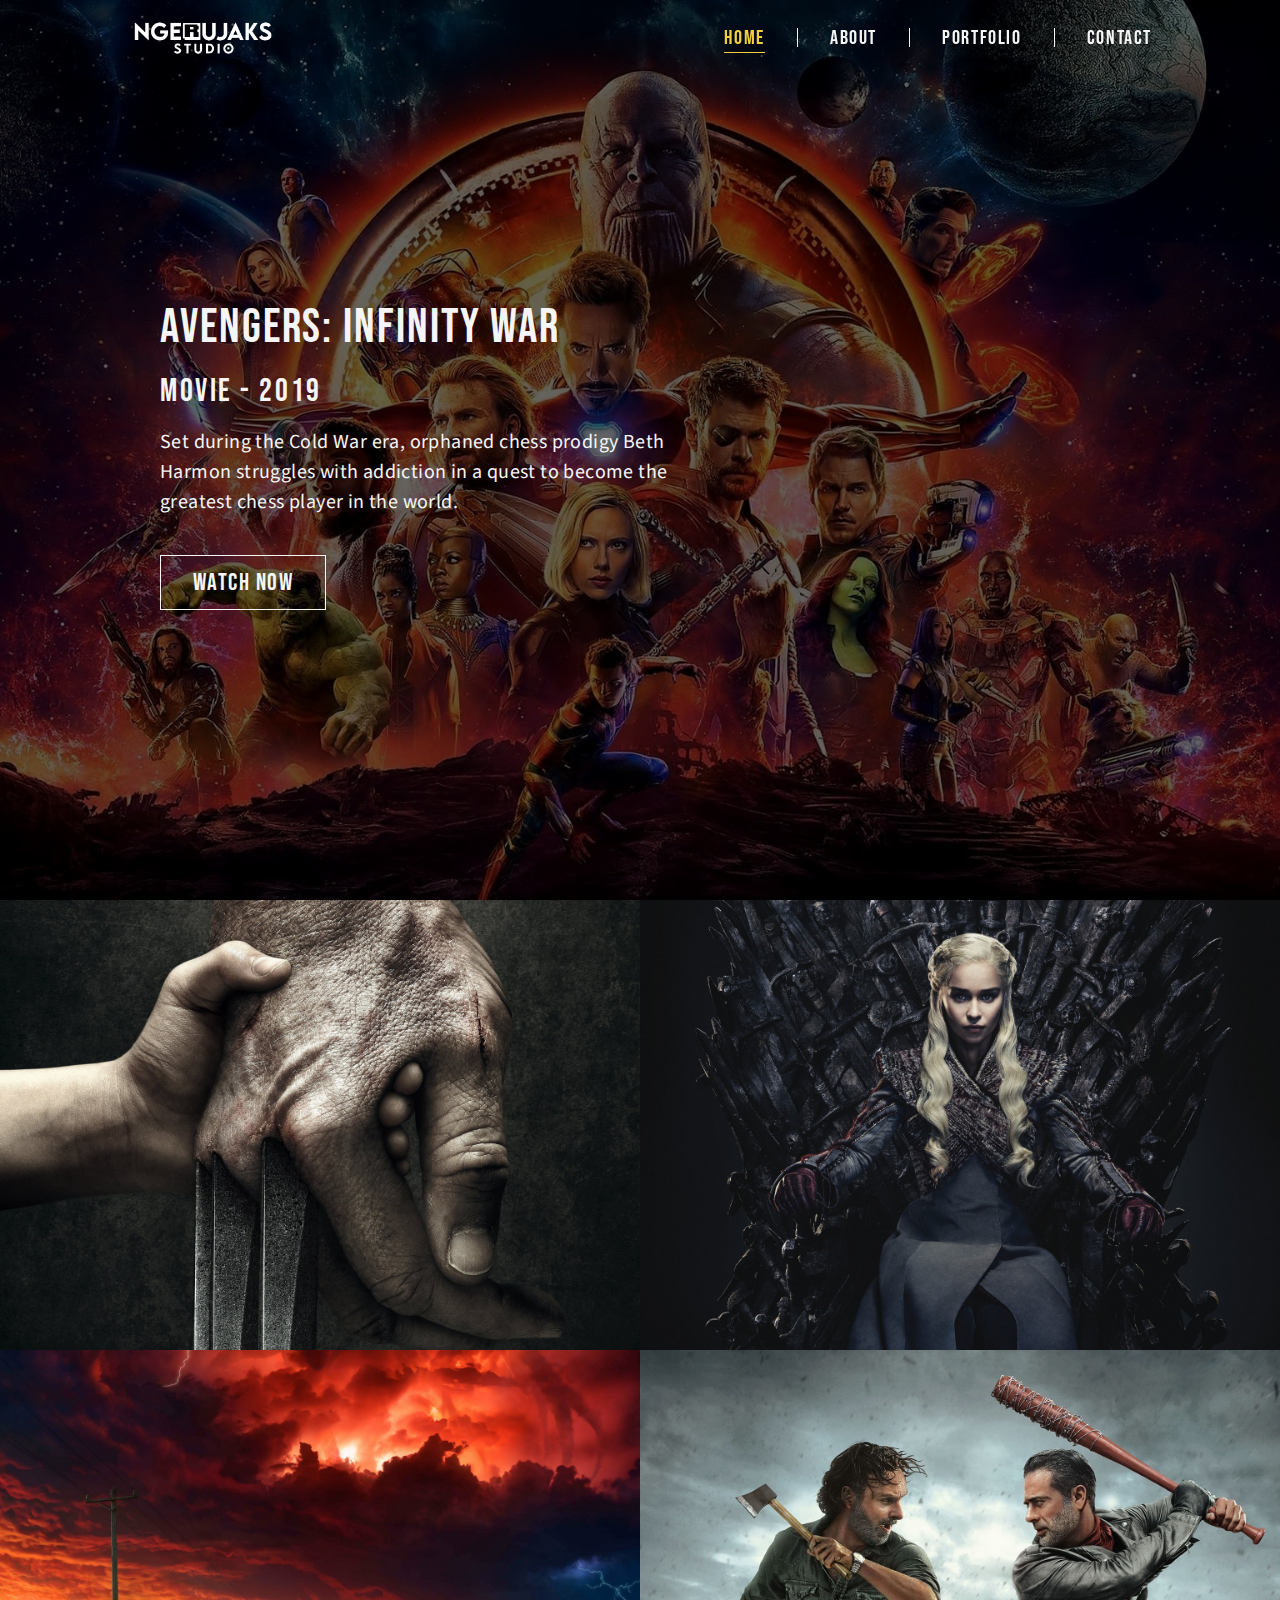
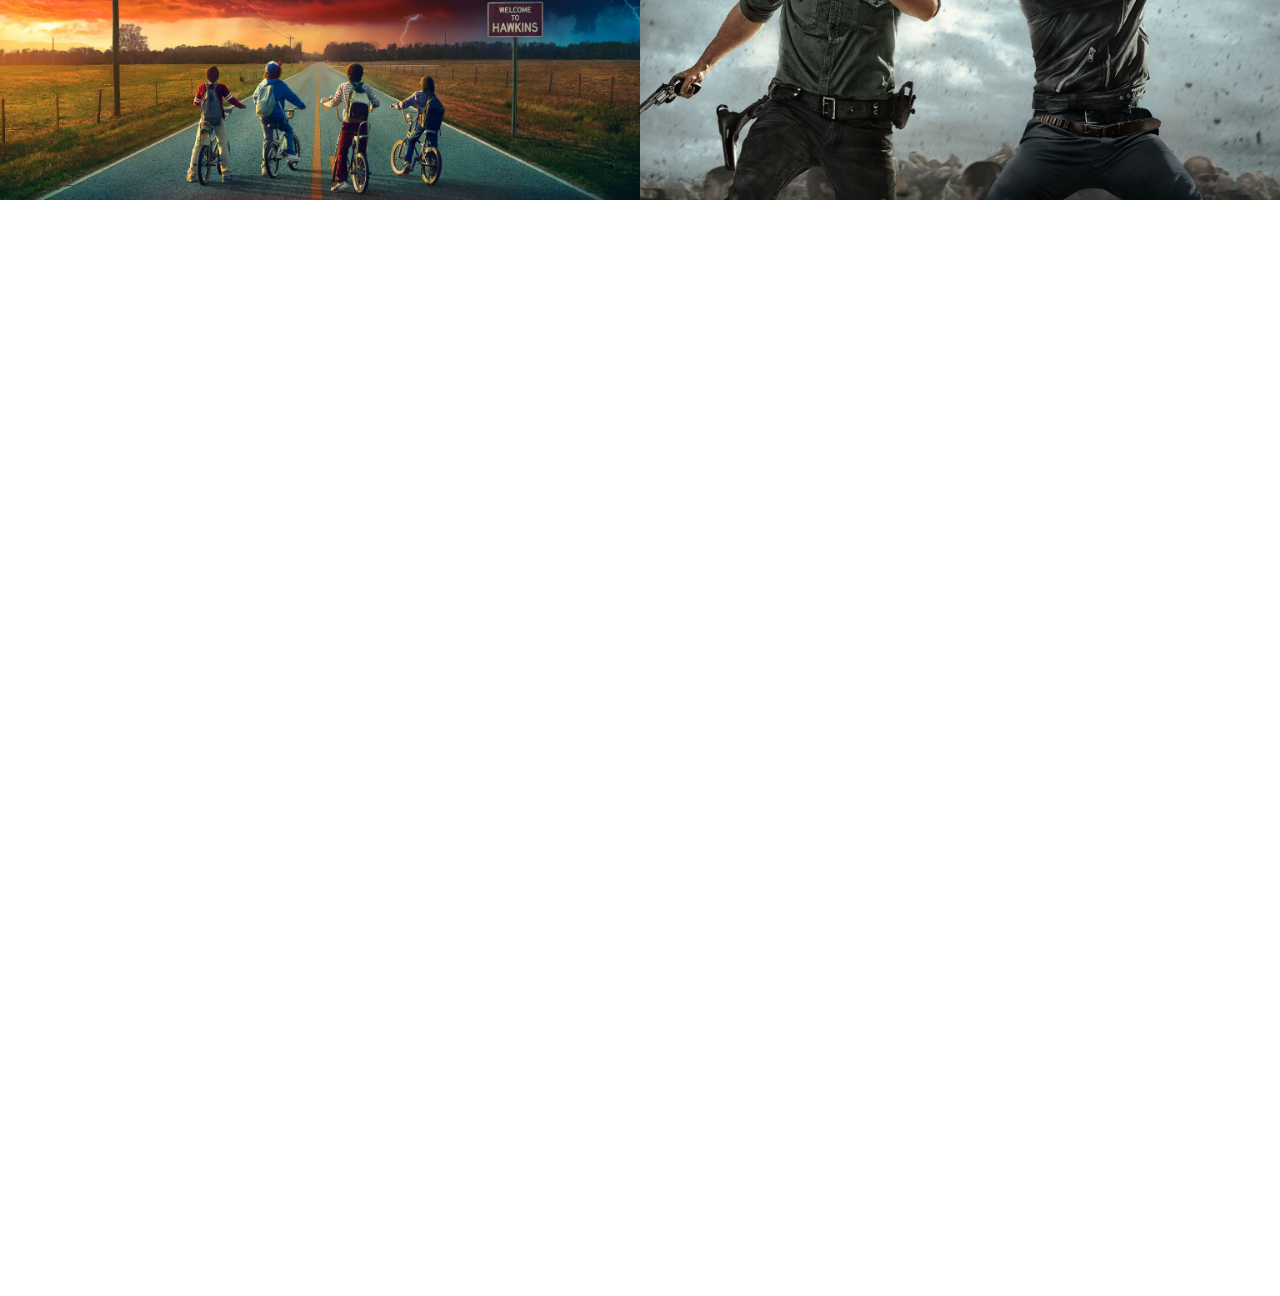
==== commit 1a8b3eb3: "31 May 2022" ====
--- a/index.html
+++ b/index.html
@@ -59,9 +59,6 @@
 
   <main data-scroll-container>
 
-
-
-
     <header class="home" data-scroll-section>
 
       <div class="owl-carousel owl-theme">
@@ -151,7 +148,6 @@
 
       </div>
 
-
     </header>
 
     <section class="latest-work" data-scroll-section>
@@ -198,6 +194,7 @@
         </div>
       </div>
     </section>
+
     <section class="contact-us" data-scroll-section>
       <div class="container">
         <h3 class="section-title" data-scroll data-scroll-speed="2">CONTACT US</h3>
@@ -424,37 +421,6 @@
   </script>
 
   <script src="assets/js/locomotive-scroll.min.js"></script>
-  <script>
-    (function () {
-      let scroll = new LocomotiveScroll({
-        el: document.querySelector('[data-scroll-container]'),
-        smooth: true,
-      });
-      // Navigation Menu 
-      const navBar = document.querySelector("nav");
-      let last_scroll_top = 0;
-
-      scroll.on("scroll", (position) => {
-        let scroll_top = position.scroll.y;
-        if (scroll_top > last_scroll_top) {
-          $('nav').addClass('hide-navbar');
-          $('nav').removeClass('show-navbar');
-          $('.nav-links').removeClass('show-links');
-        } else {
-          $('nav').addClass('show-navbar');
-          $('nav').removeClass('hide-navbar');
-          $('.nav-links').removeClass('show-links');
-        }
-        last_scroll_top = scroll_top;
-
-        if (scroll_top > 75) {
-          $('nav').addClass('sticky');
-        } else {
-          $('nav').removeClass('sticky');
-        }
-      }, true);
-    })();
-  </script>
 
   <script src="assets/js/script.js"></script>
 
--- a/assets/css/main.css
+++ b/assets/css/main.css
@@ -940,20 +940,20 @@
 }
 
 @media only screen and (min-width: 1200px) {
-  header.home .owl-carousel .item .content .content-inner {
+  main header.home .owl-carousel .item .content .content-inner {
     padding: 0 10rem;
   }
-  header.home .owl-carousel .item .content .content-inner .title {
+  main header.home .owl-carousel .item .content .content-inner .title {
     font-size: 3rem;
     /* identical to box height */
     letter-spacing: 0.04em;
   }
-  header.home .owl-carousel .item .content .content-inner .sub-title {
+  main header.home .owl-carousel .item .content .content-inner .sub-title {
     margin-top: .5rem;
     font-size: 2rem;
     letter-spacing: 0.08em;
   }
-  header.home .owl-carousel .item .content .content-inner .desc {
+  main header.home .owl-carousel .item .content .content-inner .desc {
     font-size: 1.25rem;
     letter-spacing: 0.02em;
     width: 60%;
@@ -1169,5 +1169,15 @@
   section.team .box-wrapper .single-box {
     height: 320px;
   }
+  section.latest-work.services .grid-container {
+    display: -ms-grid;
+    display: grid;
+    -ms-grid-columns: (1fr)[3];
+        grid-template-columns: repeat(3, 1fr);
+  }
+  section.latest-work.services .grid-container .grid-item {
+    width: 100%;
+    height: 40vh;
+  }
 }
 /*# sourceMappingURL=main.css.map */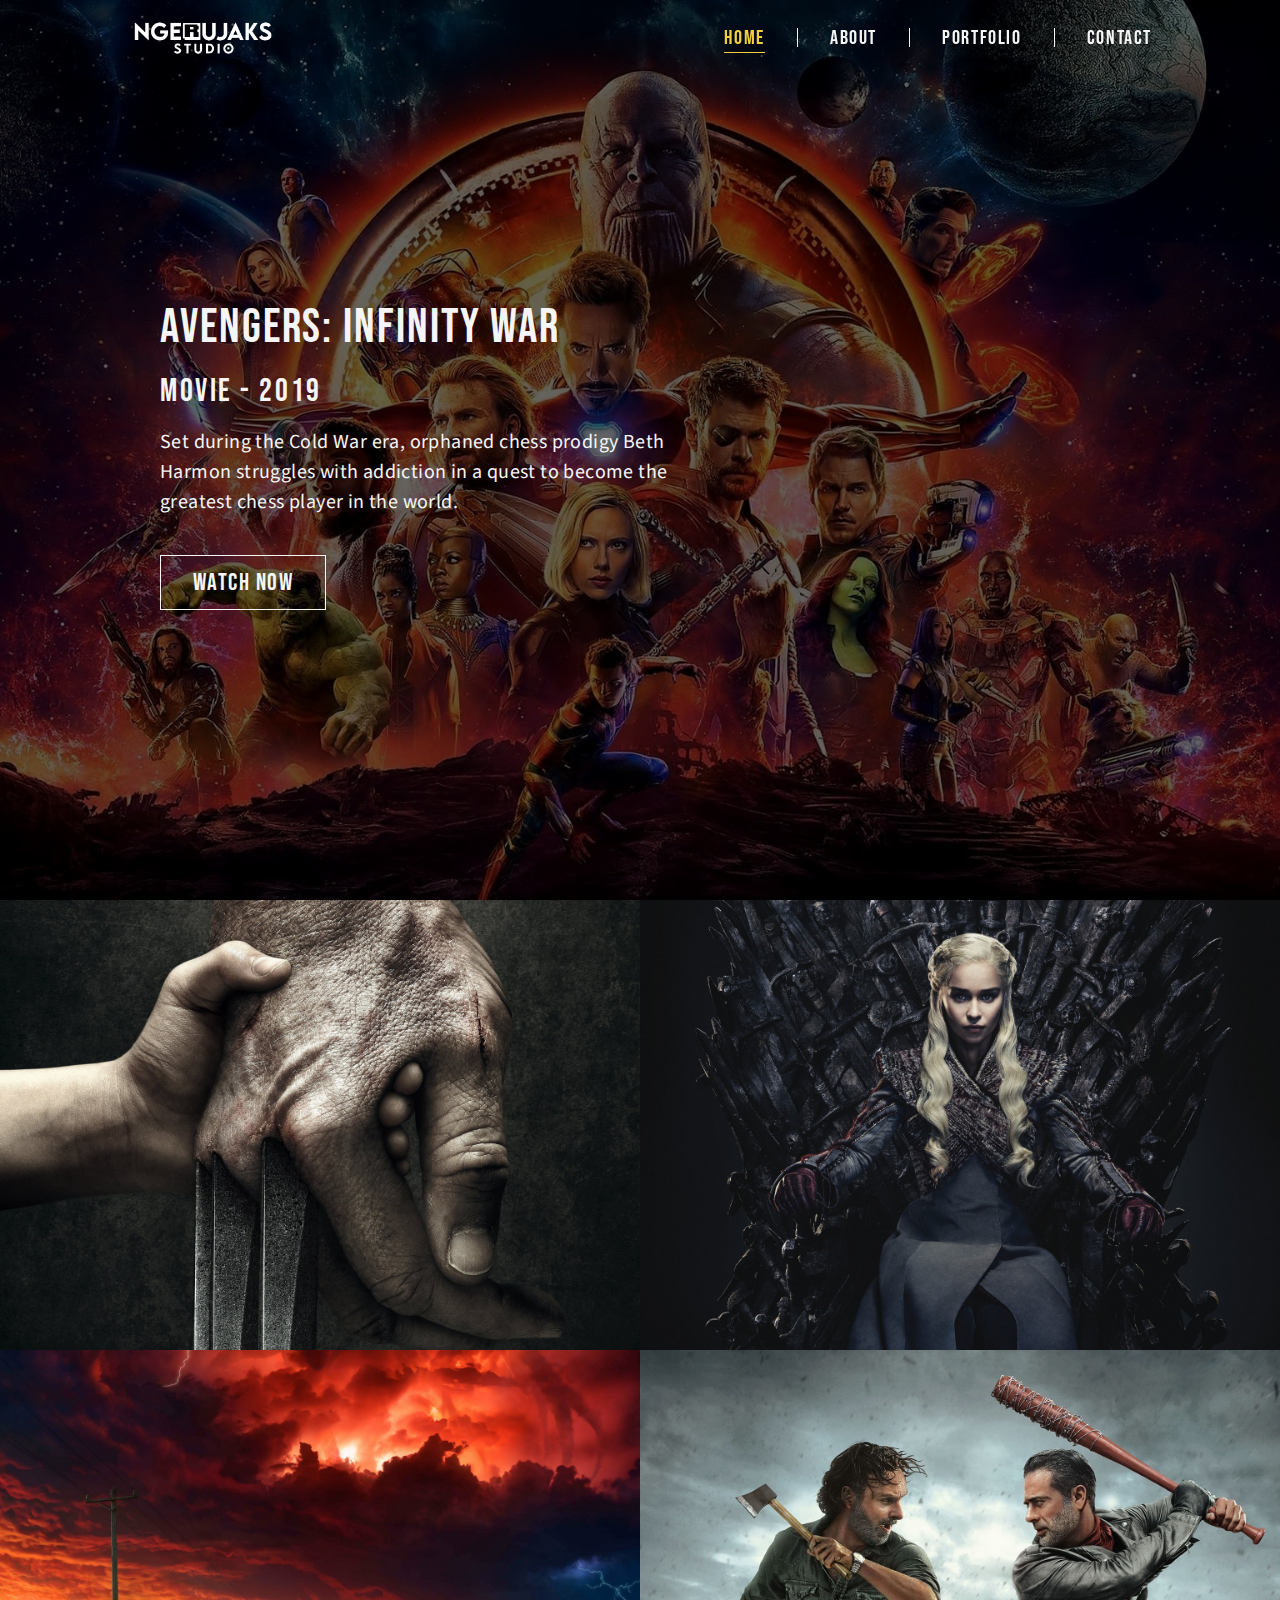
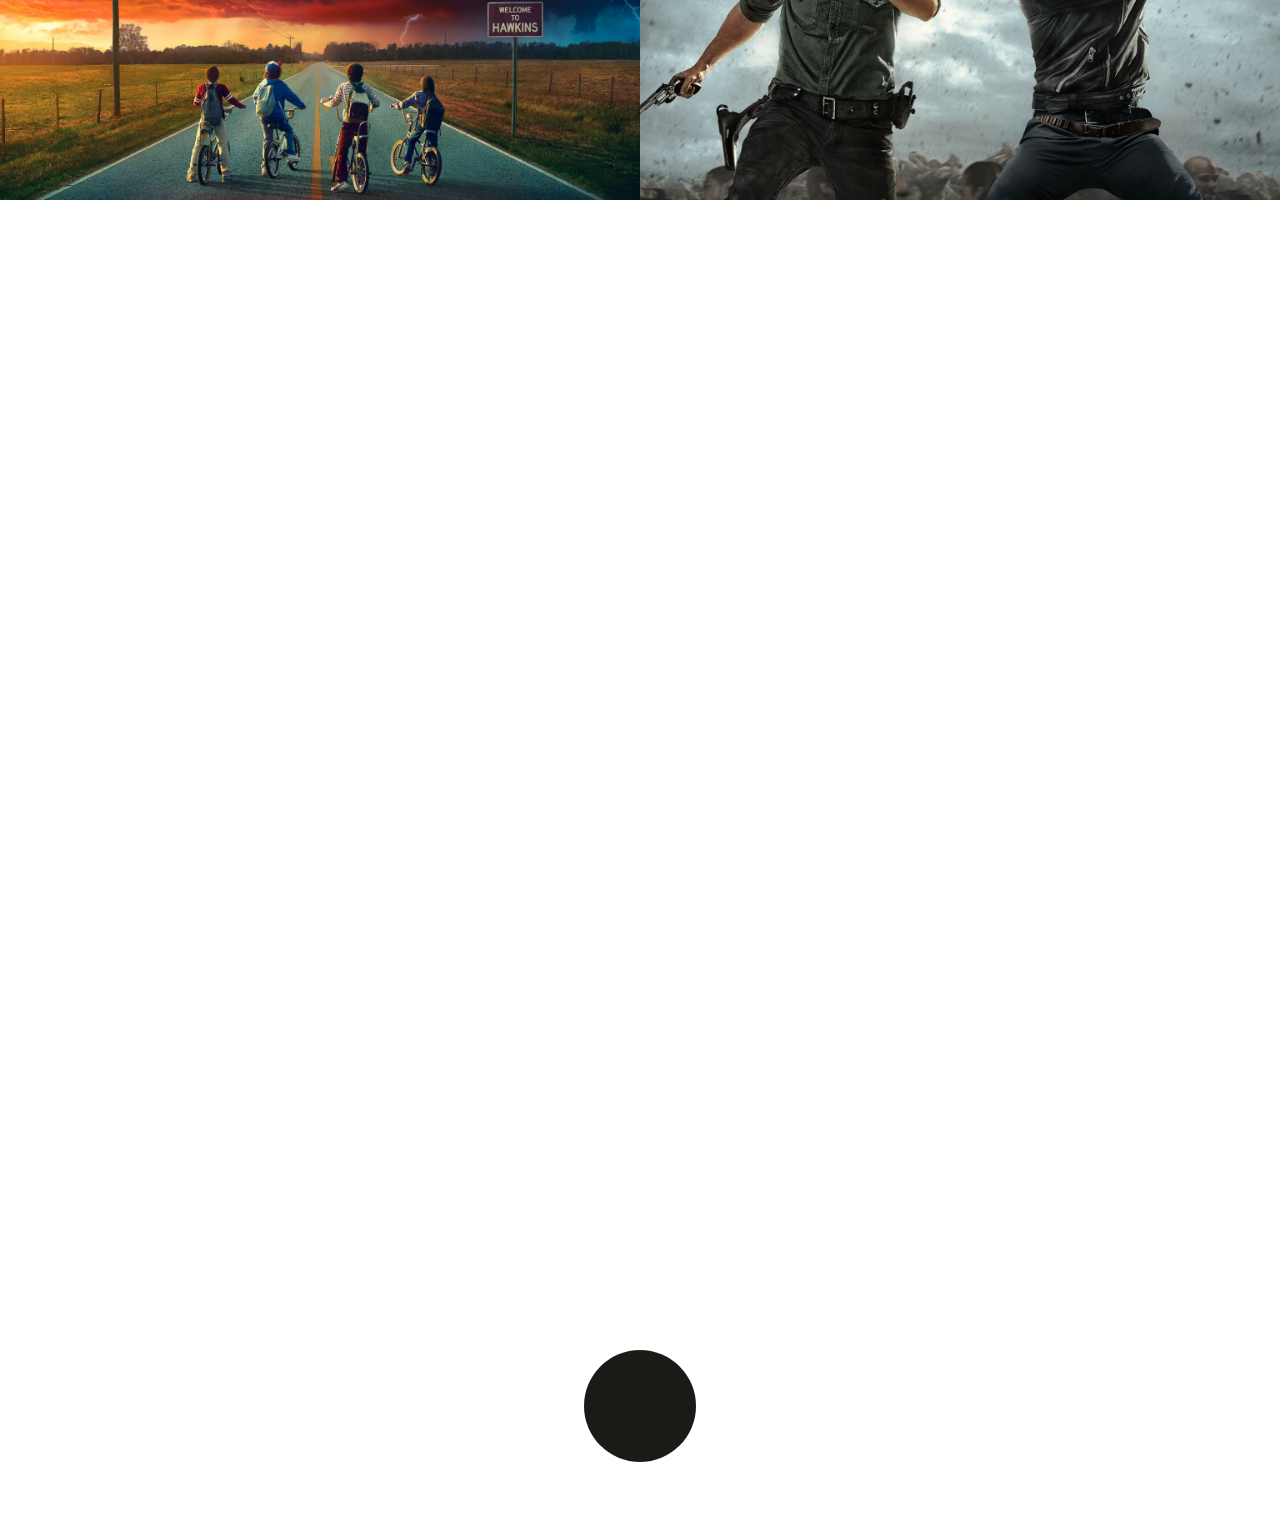
==== commit f7ff3283: "1 juni" ====
--- a/index.html
+++ b/index.html
@@ -59,7 +59,7 @@
 
   <main data-scroll-container>
 
-    <header class="home" data-scroll-section>
+    <header class="home" data-scroll-section data-scroll data-scroll-speed="1">
 
       <div class="owl-carousel owl-theme">
         <div class="item">
--- a/assets/css/main.css
+++ b/assets/css/main.css
@@ -1,15 +1,12 @@
 @import url("https://fonts.googleapis.com/css2?family=Bebas+Neue&family=Source+Sans+Pro:wght@300;400;600&display=swap");
-html {
-  scroll-behavior: smooth;
-}
-
 body {
   padding: 0;
   margin: 0;
   -webkit-box-sizing: border-box;
           box-sizing: border-box;
-  font-family: 'Source Sans Pro', sans-serif;
+  font-family: 'Source Sans Pro', sans-serif !important;
   overflow-x: hidden;
+  background-color: #ffffff;
 }
 
 /*! locomotive-scroll v4.1.3 | MIT License | https://github.com/locomotivemtl/locomotive-scroll */
@@ -106,6 +103,10 @@
 [data-scroll-direction="horizontal"] .c-scrollbar_thumb {
   right: auto;
   bottom: 0;
+}
+
+.bg-kayawhite {
+  background-color: #F5F5F5;
 }
 
 nav.my-navbar {
@@ -346,6 +347,10 @@
   color: #1B1A17;
 }
 
+nav.my-navbar.sticky .nav-links .nav-item.active a {
+  color: #F2CF40;
+}
+
 nav.my-navbar.sticky .nav-links.show-links {
   background: #404244;
   border-radius: 0;
@@ -468,7 +473,7 @@
   }
 }
 
-.main-button:hover {
+.main-button:hover, .main-button:focus {
   color: #F2CF40;
   background: #404244;
 }
@@ -593,6 +598,11 @@
   margin-top: 10rem;
 }
 
+.mar-y-5 {
+  margin-top: 5rem;
+  margin-bottom: 5rem;
+}
+
 .hide-navbar {
   -webkit-transform: translateY(-100%);
           transform: translateY(-100%);
@@ -605,6 +615,80 @@
           transform: translateY(0);
   -webkit-transition: all 0.3s ease-in-out;
   transition: all 0.3s ease-in-out;
+}
+
+.loader,
+.loader:before,
+.loader:after {
+  border-radius: 50%;
+}
+
+.loader {
+  color: #F2CF40;
+  font-size: 11px;
+  text-indent: -99999em;
+  margin: 55px auto;
+  position: relative;
+  width: 10em;
+  height: 10em;
+  -webkit-box-shadow: inset 0 0 0 1em;
+          box-shadow: inset 0 0 0 1em;
+  -webkit-transform: translateZ(0);
+  transform: translateZ(0);
+}
+
+.loader:before,
+.loader:after {
+  position: absolute;
+  content: '';
+}
+
+.loader:before {
+  width: 5.2em;
+  height: 10.2em;
+  background: #1B1A17;
+  border-radius: 10.2em 0 0 10.2em;
+  top: -0.1em;
+  left: -0.1em;
+  -webkit-transform-origin: 5.1em 5.1em;
+  transform-origin: 5.1em 5.1em;
+  -webkit-animation: load2 2s infinite ease 1.5s;
+  animation: load2 2s infinite ease 1.5s;
+}
+
+.loader:after {
+  width: 5.2em;
+  height: 10.2em;
+  background: #1B1A17;
+  border-radius: 0 10.2em 10.2em 0;
+  top: -0.1em;
+  left: 4.9em;
+  -webkit-transform-origin: 0.1em 5.1em;
+  transform-origin: 0.1em 5.1em;
+  -webkit-animation: load2 2s infinite ease;
+  animation: load2 2s infinite ease;
+}
+
+@-webkit-keyframes load2 {
+  0% {
+    -webkit-transform: rotate(0deg);
+    transform: rotate(0deg);
+  }
+  100% {
+    -webkit-transform: rotate(360deg);
+    transform: rotate(360deg);
+  }
+}
+
+@keyframes load2 {
+  0% {
+    -webkit-transform: rotate(0deg);
+    transform: rotate(0deg);
+  }
+  100% {
+    -webkit-transform: rotate(360deg);
+    transform: rotate(360deg);
+  }
 }
 
 main header.home {
@@ -1116,6 +1200,139 @@
   opacity: 1;
 }
 
+section.latest-work.services {
+  padding-top: 5rem;
+}
+
+section.latest-work.services .section-title {
+  margin-bottom: 5rem;
+}
+
+header.hero-detail {
+  width: 100vw;
+  height: 100vh;
+  position: relative;
+}
+
+header.hero-detail img {
+  width: 100%;
+  height: 100%;
+  -o-object-fit: cover;
+     object-fit: cover;
+}
+
+section.project-detail {
+  background-color: #ffffff;
+  padding-top: 4rem;
+}
+
+section.project-detail .subtitle {
+  font-family: "Bebas Neue", cursive;
+  letter-spacing: 0.08em;
+}
+
+section.project-detail .project-info {
+  padding-bottom: 1.5rem;
+  border-bottom: 1px solid #1B1A17;
+}
+
+section.project-detail .project-info .title {
+  font-size: 2rem;
+  font-family: "Bebas Neue", cursive;
+  letter-spacing: 0.08em;
+}
+
+section.project-detail .project-info .tag {
+  font-family: "Bebas Neue", cursive;
+  display: -webkit-box;
+  display: -ms-flexbox;
+  display: flex;
+  gap: .5rem;
+}
+
+section.project-detail .project-info .tag h6 {
+  font-size: .9rem;
+  position: relative;
+}
+
+section.project-detail .project-info .tag .divider {
+  height: 1rem;
+  width: 1px;
+  background-color: #1B1A17;
+  vertical-align: middle;
+}
+
+section.project-detail .project-description {
+  padding-top: 2rem;
+  padding-bottom: 1.5rem;
+  border-bottom: 1px solid #1B1A17;
+}
+
+section.project-detail .project-description h6 {
+  font-size: 1.25rem;
+  font-family: "Bebas Neue", cursive;
+  letter-spacing: 0.08em;
+}
+
+section.project-detail .project-sponsor {
+  padding-top: 2rem;
+  padding-bottom: 1.5rem;
+  border-bottom: 1px solid #1B1A17;
+}
+
+section.project-detail .project-sponsor .sponsor-wrapper {
+  margin-top: 2rem;
+  width: 100%;
+  height: 100%;
+  display: -ms-grid;
+  display: grid;
+  -ms-grid-columns: (minmax(2rem, 8rem))[auto-fit];
+      grid-template-columns: repeat(auto-fit, minmax(2rem, 8rem));
+  gap: 1rem;
+  -webkit-box-pack: center;
+      -ms-flex-pack: center;
+          justify-content: center;
+}
+
+section.project-detail .project-sponsor .sponsor-wrapper img {
+  width: 100%;
+  margin: 0 auto;
+}
+
+section.project-detail .project-trailer {
+  padding-top: 2rem;
+  padding-bottom: 1.5rem;
+}
+
+section.project-detail .project-trailer .trailer-wrapper {
+  margin-top: 2rem;
+  width: 100%;
+  height: 25vh;
+  -o-object-fit: cover;
+     object-fit: cover;
+  background: #000;
+}
+
+section.project-detail .project-trailer .trailer-wrapper iframe {
+  width: 100%;
+  height: 100%;
+}
+
+section.project-detail .project-role {
+  border-top: 1px solid #1B1A17;
+  padding-top: 4rem;
+}
+
+section.project-detail .project-role .role-item h6 {
+  font-size: 1.25rem;
+  font-family: "Bebas Neue", cursive;
+  letter-spacing: 0.08em;
+}
+
+section.project-detail .project-role .role-item p {
+  font-size: .9rem;
+}
+
 @media only screen and (min-width: 768px) {
   .img-divider {
     margin: 8rem 0;
@@ -1133,6 +1350,50 @@
     -ms-grid-columns: (1fr)[2];
         grid-template-columns: repeat(2, 1fr);
   }
+  section.project-detail .subtitle {
+    font-size: 1.25rem;
+  }
+  section.project-detail .project-info .title {
+    font-size: 2rem;
+  }
+  section.project-detail .project-info .tag h6 {
+    font-size: 1rem;
+    position: relative;
+  }
+  section.project-detail .project-description h6 {
+    font-size: 1.5rem;
+  }
+  section.project-detail .project-sponsor .sponsor-wrapper {
+    -webkit-box-pack: justify;
+        -ms-flex-pack: justify;
+            justify-content: space-between;
+    -webkit-box-align: center;
+        -ms-flex-align: center;
+            align-items: center;
+  }
+  section.project-detail .project-trailer {
+    padding-top: 2rem;
+    padding-bottom: 1.5rem;
+  }
+  section.project-detail .project-trailer .trailer-wrapper {
+    width: 100%;
+    height: 50vh;
+    -o-object-fit: cover;
+       object-fit: cover;
+    background: #000;
+  }
+  section.project-detail .project-trailer .trailer-wrapper iframe {
+    width: 100%;
+    height: 100%;
+  }
+  section.project-detail .project-role .role-item h6 {
+    font-size: 1.5rem;
+    font-family: "Bebas Neue", cursive;
+    letter-spacing: 0.08em;
+  }
+  section.project-detail .project-role .role-item p {
+    font-size: 1.25rem;
+  }
 }
 
 @media only screen and (min-width: 992px) {
@@ -1154,6 +1415,54 @@
   section.team .box-wrapper .single-box {
     height: 350px;
   }
+  section.project-detail .subtitle {
+    font-size: 1.25rem;
+  }
+  section.project-detail .project-info .title {
+    font-size: 2rem;
+  }
+  section.project-detail .project-info .tag h6 {
+    font-size: 1rem;
+    position: relative;
+  }
+  section.project-detail .project-description h6 {
+    font-size: 1.5rem;
+  }
+  section.project-detail .project-sponsor .sponsor-wrapper {
+    -webkit-box-pack: justify;
+        -ms-flex-pack: justify;
+            justify-content: space-between;
+    -webkit-box-align: center;
+        -ms-flex-align: center;
+            align-items: center;
+  }
+  section.project-detail .project-trailer {
+    padding-top: 2rem;
+    padding-bottom: 1.5rem;
+  }
+  section.project-detail .project-trailer .trailer-wrapper {
+    width: 100%;
+    height: 50vh;
+    -o-object-fit: cover;
+       object-fit: cover;
+    background: #000;
+  }
+  section.project-detail .project-trailer .trailer-wrapper iframe {
+    width: 100%;
+    height: 100%;
+  }
+  section.project-detail .project-role {
+    border: none;
+    padding-top: 0;
+  }
+  section.project-detail .project-role .role-item h6 {
+    font-size: 1.5rem;
+    font-family: "Bebas Neue", cursive;
+    letter-spacing: 0.08em;
+  }
+  section.project-detail .project-role .role-item p {
+    font-size: 1.25rem;
+  }
 }
 
 @media only screen and (min-width: 1200px) {
@@ -1179,5 +1488,41 @@
     width: 100%;
     height: 40vh;
   }
+  section.project-detail .subtitle {
+    font-size: 1.5rem;
+  }
+  section.project-detail .project-info .title {
+    font-size: 4rem;
+  }
+  section.project-detail .project-info .tag h6 {
+    font-size: 1.25rem;
+    position: relative;
+  }
+  section.project-detail .project-description {
+    padding-top: 4rem;
+    padding-bottom: 2rem;
+  }
+  section.project-detail .project-description h6 {
+    font-size: 1.5rem;
+  }
+  section.project-detail .project-sponsor {
+    padding-top: 4rem;
+    padding-bottom: 2rem;
+  }
+  section.project-detail .project-trailer {
+    padding-top: 4rem;
+    padding-bottom: 2rem;
+  }
+  section.project-detail .project-trailer .trailer-wrapper {
+    height: 60vh;
+  }
+  section.project-detail .project-role .role-item h6 {
+    font-size: 1.5rem;
+    font-family: "Bebas Neue", cursive;
+    letter-spacing: 0.08em;
+  }
+  section.project-detail .project-role .role-item p {
+    font-size: 1.25rem;
+  }
 }
 /*# sourceMappingURL=main.css.map */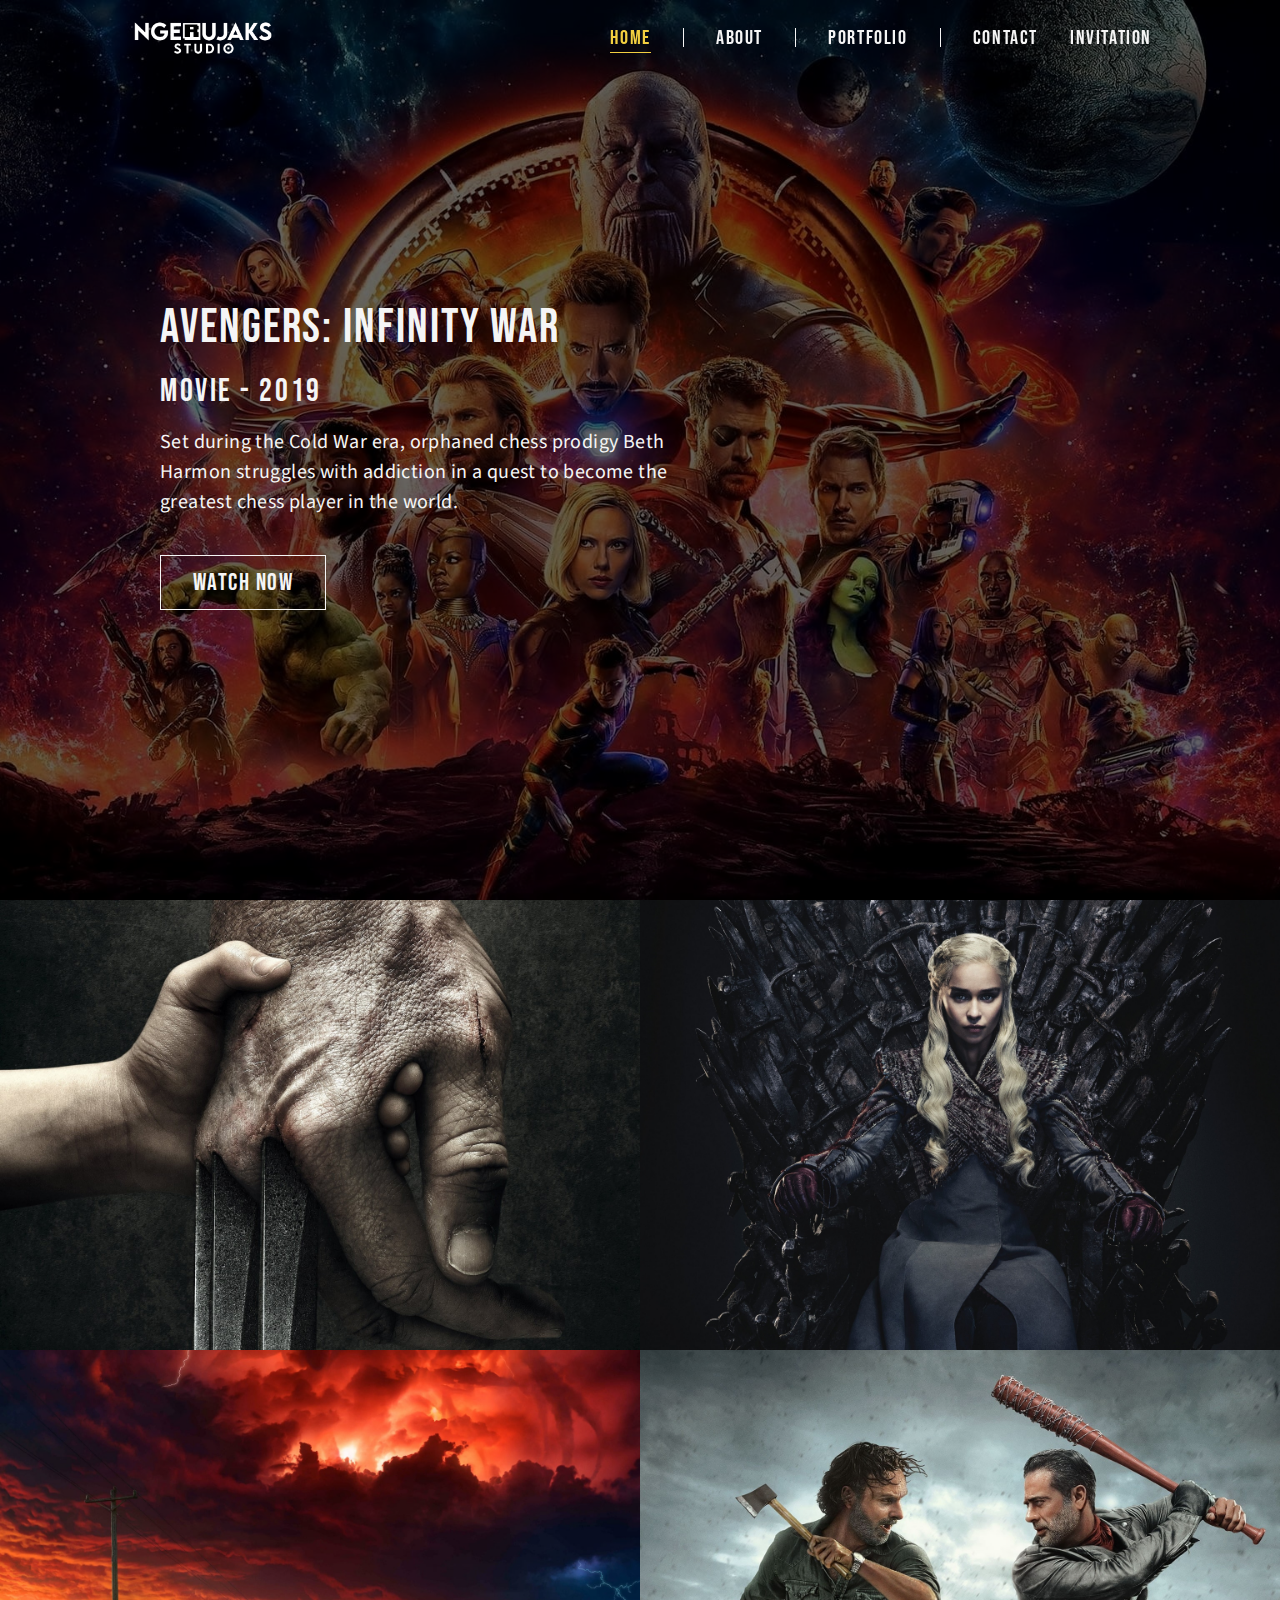
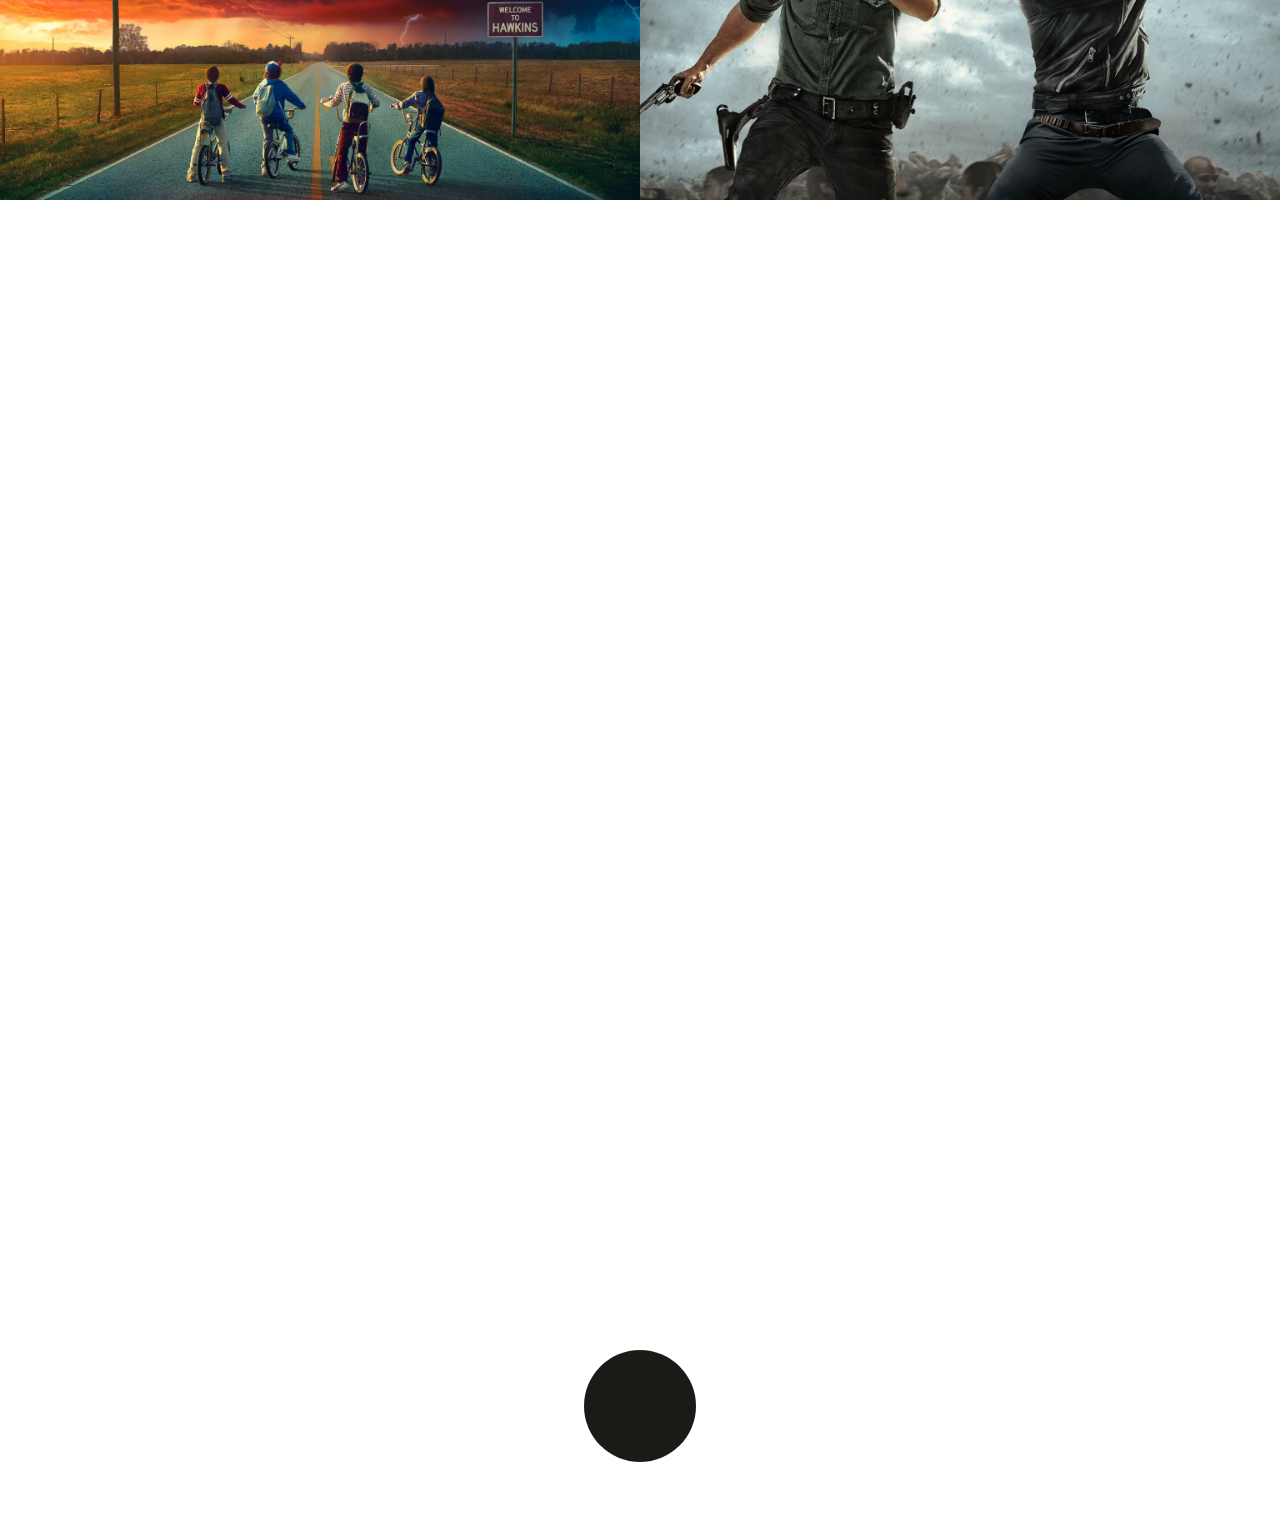
==== commit 317a1b7b: "invitation test" ====
--- a/index.html
+++ b/index.html
@@ -49,6 +49,9 @@
       <li class="divider"></li>
       <li class="nav-item">
         <a href="contact.html">Contact</a>
+      </li>
+      <li class="nav-item">
+        <a href="invitation.html">Invitation</a>
       </li>
     </ul>
 
@@ -368,8 +371,6 @@
       </p>
     </div>
   </main>
-
-
 
   <script src="https://code.jquery.com/jquery-3.6.0.min.js"
     integrity="sha256-/xUj+3OJU5yExlq6GSYGSHk7tPXikynS7ogEvDej/m4=" crossorigin="anonymous"></script>
--- a/assets/css/main.css
+++ b/assets/css/main.css
@@ -691,6 +691,209 @@
   }
 }
 
+.accordion-wrapper .transition,
+.accordion-wrapper ul li i:before,
+.accordion-wrapper ul li i:after,
+.accordion-wrapper .accordion-desc {
+  -webkit-transition: all 0.25s ease-in-out;
+  transition: all 0.25s ease-in-out;
+}
+
+.accordion-wrapper .flipIn,
+.accordion-wrapper ul li,
+.accordion-wrapper h1 {
+  -webkit-animation: flipdown 0.5s ease both;
+          animation: flipdown 0.5s ease both;
+}
+
+.accordion-wrapper .no-select,
+.accordion-wrapper h2 {
+  -webkit-tap-highlight-color: #1B1A17;
+  -webkit-touch-callout: none;
+  -webkit-user-select: none;
+  -moz-user-select: none;
+  -ms-user-select: none;
+  user-select: none;
+}
+
+.accordion-wrapper h2 {
+  font-size: 26px;
+  line-height: 34px;
+  font-weight: 300;
+  letter-spacing: 1px;
+  display: block;
+  background-color: #fefffa;
+  margin: 0;
+  cursor: pointer;
+}
+
+.accordion-wrapper .accordion-desc {
+  color: #1b1a17;
+  font-size: 17px;
+  line-height: 26px;
+  letter-spacing: 1px;
+  position: relative;
+  overflow: hidden;
+  max-height: 800px;
+  opacity: 1;
+  -webkit-transform: translate(0, 0);
+          transform: translate(0, 0);
+  margin-top: 14px;
+  z-index: 2;
+}
+
+.accordion-wrapper ul {
+  list-style: none;
+  -webkit-perspective: 900;
+          perspective: 900;
+  padding: 0;
+  margin: 0;
+}
+
+.accordion-wrapper ul li {
+  position: relative;
+  padding: 0;
+  margin: 0;
+  padding-bottom: 4px;
+  padding-top: 18px;
+  border-top: 1px dotted rgba(27, 26, 23, 0.2);
+}
+
+.accordion-wrapper ul li:nth-of-type(1) {
+  -webkit-animation-delay: 0.5s;
+          animation-delay: 0.5s;
+}
+
+.accordion-wrapper ul li:nth-of-type(2) {
+  -webkit-animation-delay: 0.75s;
+          animation-delay: 0.75s;
+}
+
+.accordion-wrapper ul li:nth-of-type(3) {
+  -webkit-animation-delay: 1s;
+          animation-delay: 1s;
+}
+
+.accordion-wrapper ul li:last-of-type {
+  padding-bottom: 0;
+}
+
+.accordion-wrapper ul li i {
+  position: absolute;
+  -webkit-transform: translate(-6px, 0);
+          transform: translate(-6px, 0);
+  margin-top: 16px;
+  right: 0;
+}
+
+.accordion-wrapper ul li i:before,
+.accordion-wrapper ul li i:after {
+  content: "";
+  position: absolute;
+  background-color: #F2CF40;
+  width: 3px;
+  height: 9px;
+}
+
+.accordion-wrapper ul li i:before {
+  -webkit-transform: translate(-2px, 0) rotate(45deg);
+          transform: translate(-2px, 0) rotate(45deg);
+}
+
+.accordion-wrapper ul li i:after {
+  -webkit-transform: translate(2px, 0) rotate(-45deg);
+          transform: translate(2px, 0) rotate(-45deg);
+}
+
+.accordion-wrapper ul li input[type=checkbox] {
+  position: absolute;
+  cursor: pointer;
+  width: 100%;
+  height: 100%;
+  z-index: 1;
+  opacity: 0;
+}
+
+.accordion-wrapper ul li input[type=checkbox]:checked ~ .accordion-desc {
+  margin-top: 0;
+  max-height: 0;
+  opacity: 0;
+  -webkit-transform: translate(0, 50%);
+          transform: translate(0, 50%);
+}
+
+.accordion-wrapper ul li input[type=checkbox]:checked ~ i:before {
+  -webkit-transform: translate(2px, 0) rotate(45deg);
+          transform: translate(2px, 0) rotate(45deg);
+}
+
+.accordion-wrapper ul li input[type=checkbox]:checked ~ i:after {
+  -webkit-transform: translate(-2px, 0) rotate(-45deg);
+          transform: translate(-2px, 0) rotate(-45deg);
+}
+
+@-webkit-keyframes flipdown {
+  0% {
+    opacity: 0;
+    -webkit-transform-origin: top center;
+            transform-origin: top center;
+    -webkit-transform: rotateX(-90deg);
+            transform: rotateX(-90deg);
+  }
+  5% {
+    opacity: 1;
+  }
+  80% {
+    -webkit-transform: rotateX(8deg);
+            transform: rotateX(8deg);
+  }
+  83% {
+    -webkit-transform: rotateX(6deg);
+            transform: rotateX(6deg);
+  }
+  92% {
+    -webkit-transform: rotateX(-3deg);
+            transform: rotateX(-3deg);
+  }
+  100% {
+    -webkit-transform-origin: top center;
+            transform-origin: top center;
+    -webkit-transform: rotateX(0deg);
+            transform: rotateX(0deg);
+  }
+}
+
+@keyframes flipdown {
+  0% {
+    opacity: 0;
+    -webkit-transform-origin: top center;
+            transform-origin: top center;
+    -webkit-transform: rotateX(-90deg);
+            transform: rotateX(-90deg);
+  }
+  5% {
+    opacity: 1;
+  }
+  80% {
+    -webkit-transform: rotateX(8deg);
+            transform: rotateX(8deg);
+  }
+  83% {
+    -webkit-transform: rotateX(6deg);
+            transform: rotateX(6deg);
+  }
+  92% {
+    -webkit-transform: rotateX(-3deg);
+            transform: rotateX(-3deg);
+  }
+  100% {
+    -webkit-transform-origin: top center;
+            transform-origin: top center;
+    -webkit-transform: rotateX(0deg);
+            transform: rotateX(0deg);
+  }
+}
+
 main header.home {
   height: 100vh;
   width: 100vw;
@@ -1333,6 +1536,26 @@
   font-size: .9rem;
 }
 
+section.location {
+  width: 100vw;
+  height: 40vh;
+  overflow: hidden;
+}
+
+section.location iframe {
+  width: 100%;
+  height: 100%;
+}
+
+section.faq {
+  margin: 8rem 0;
+}
+
+section.faq .accordion-wrapper .accordion-title {
+  font-size: 1.5rem;
+  font-family: "Bebas Neue", cursive;
+}
+
 @media only screen and (min-width: 768px) {
   .img-divider {
     margin: 8rem 0;
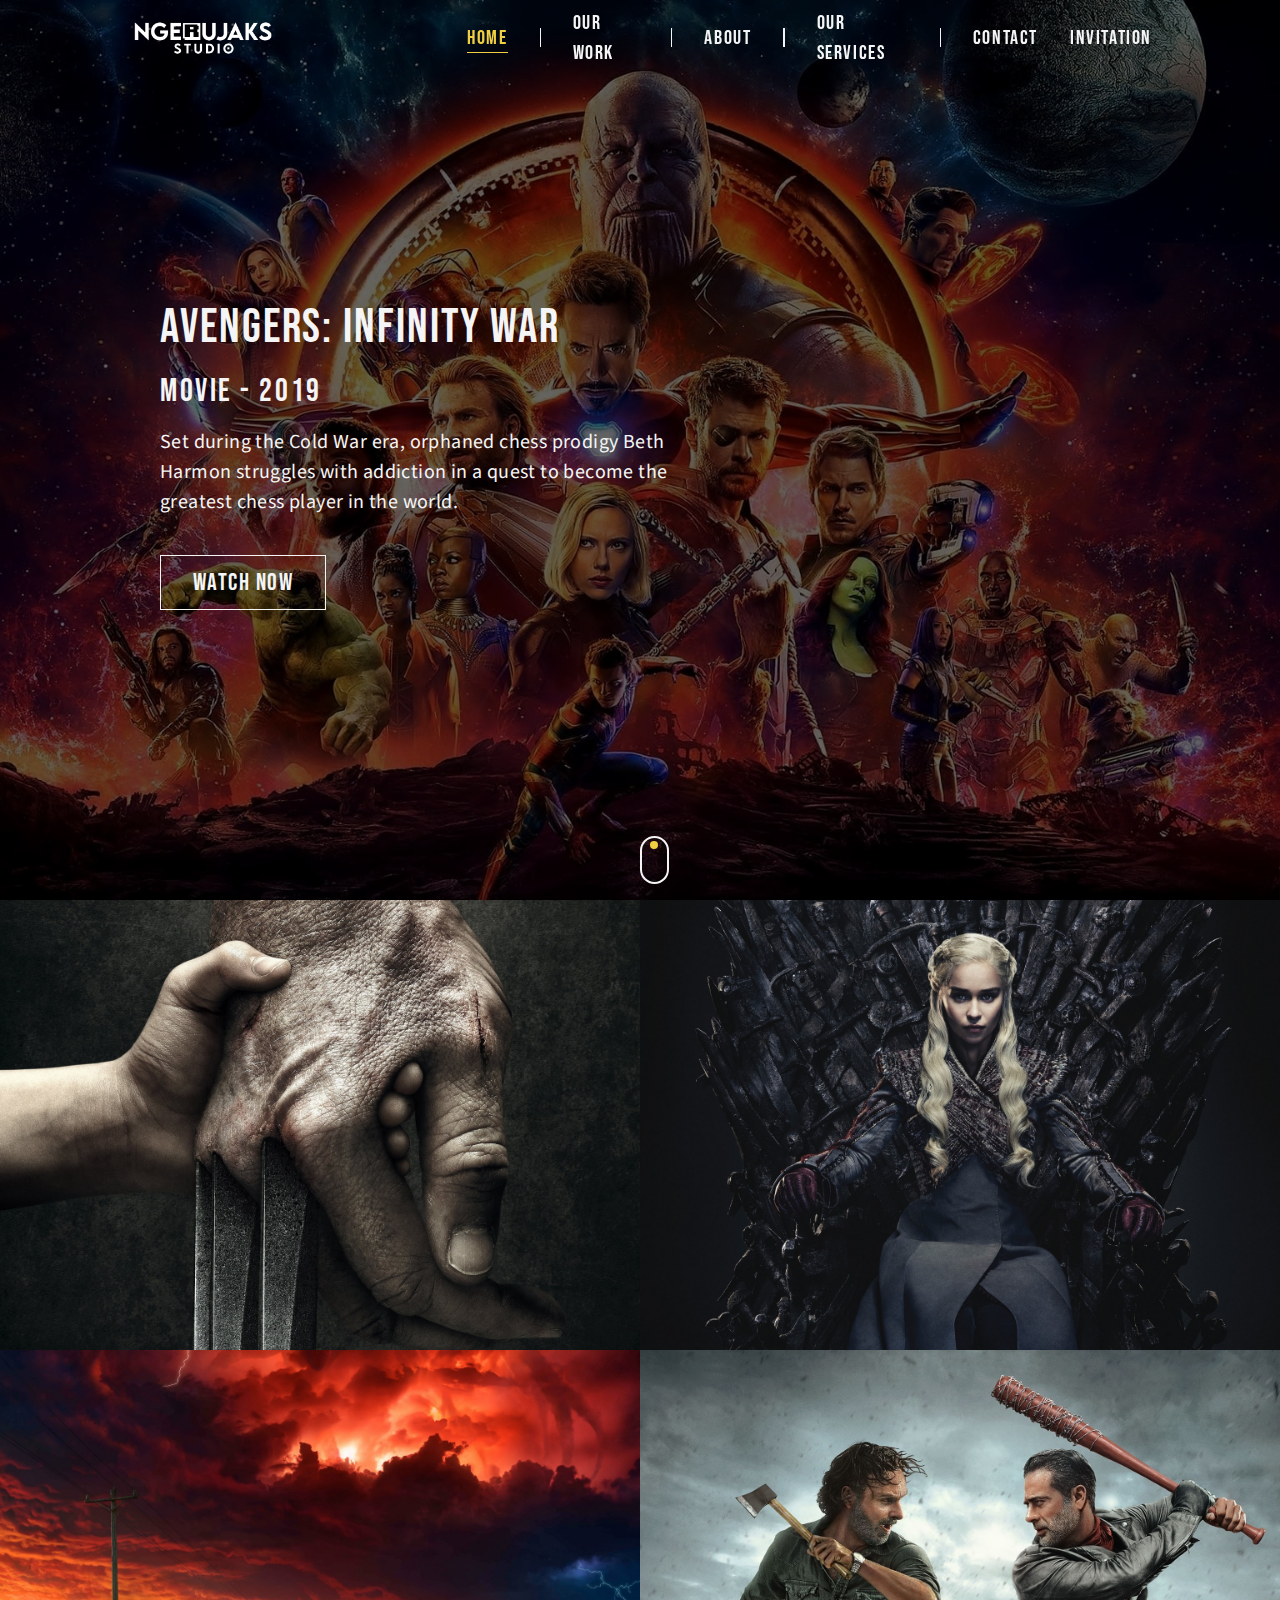
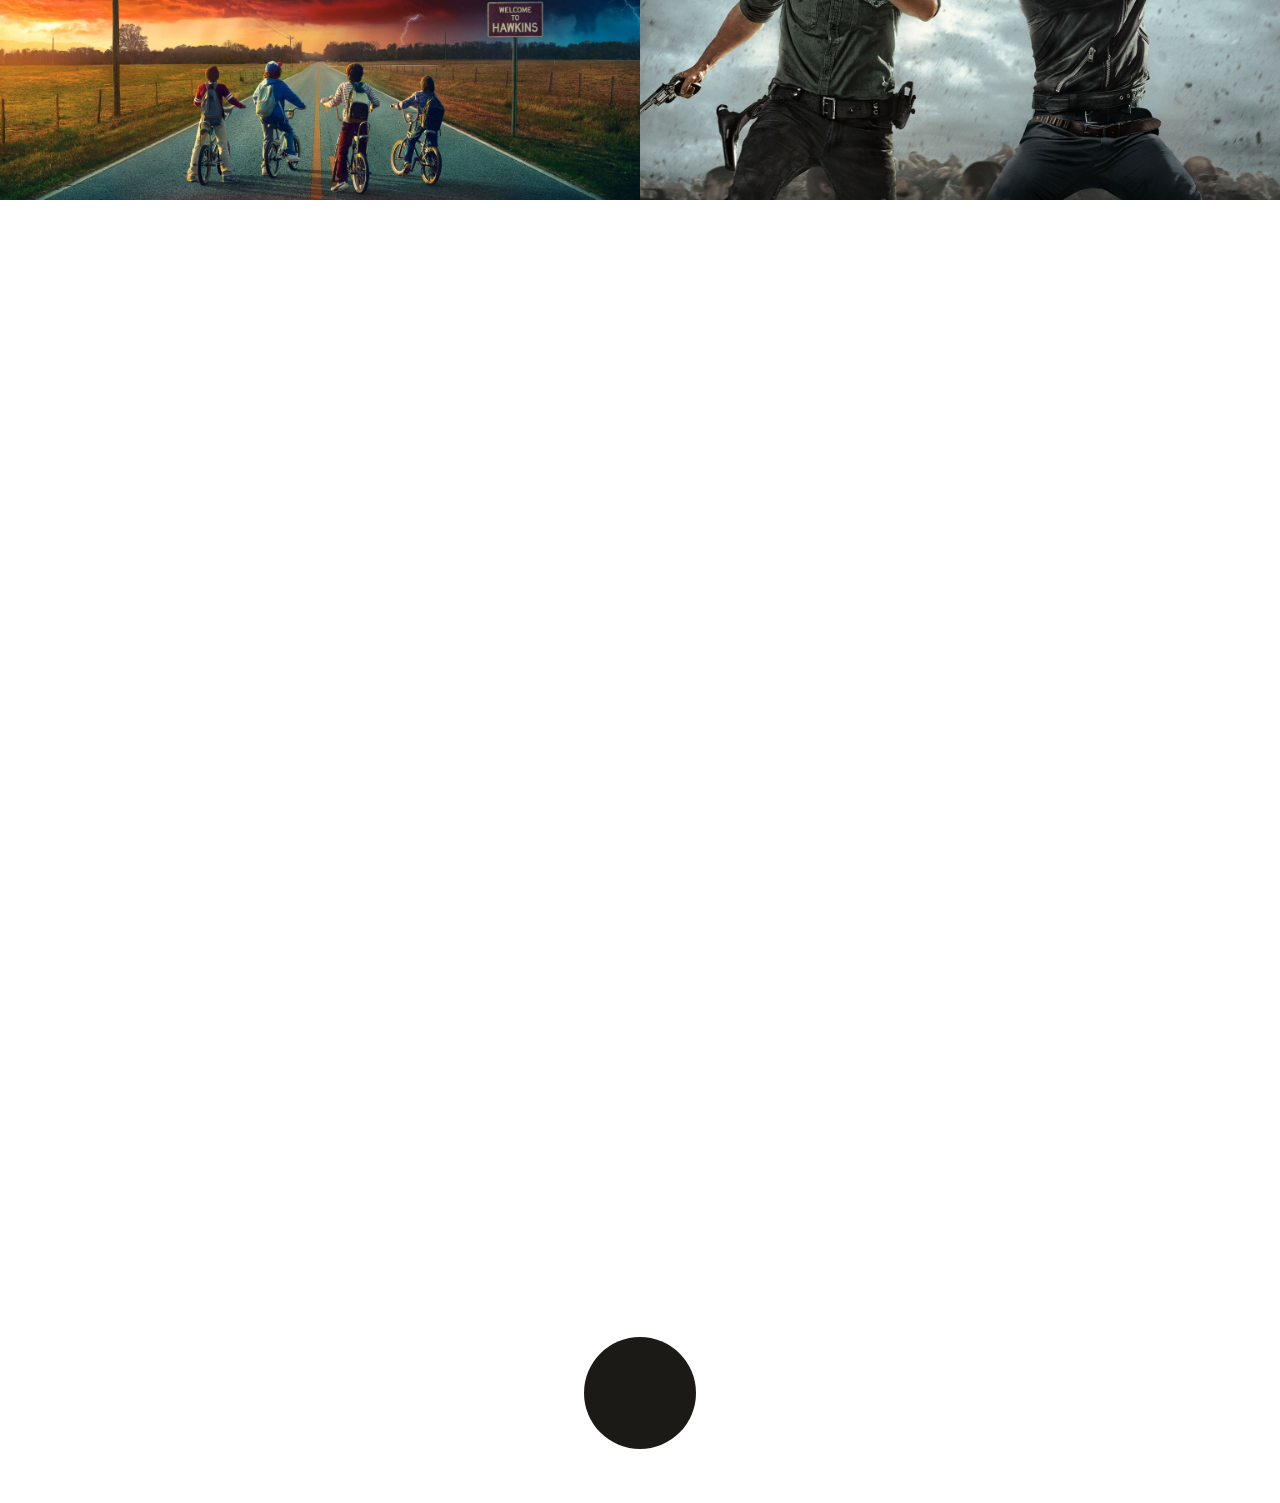
==== commit 48bf0006: "ahoy" ====
--- a/index.html
+++ b/index.html
@@ -40,11 +40,15 @@
       </li>
       <li class="divider"></li>
       <li class="nav-item">
+        <a href="our-work.html">Our Work</a>
+      </li>
+      <li class="divider"></li>
+      <li class="nav-item ">
         <a href="about.html">About</a>
       </li>
       <li class="divider"></li>
       <li class="nav-item">
-        <a href="services.html">Portfolio</a>
+        <a href="services.html">Our Services</a>
       </li>
       <li class="divider"></li>
       <li class="nav-item">
@@ -63,7 +67,6 @@
   <main data-scroll-container>
 
     <header class="home" data-scroll-section data-scroll data-scroll-speed="1">
-
       <div class="owl-carousel owl-theme">
         <div class="item">
           <div class="content">
@@ -148,9 +151,8 @@
             </div>
           </div>
         </div>
-
       </div>
-
+      <div class="mouse animate__animated animate__fadeIn animate__delay-3s animate__slow "></div>
     </header>
 
     <section class="latest-work" data-scroll-section>
@@ -297,7 +299,7 @@
     </section>
 
     <footer data-scroll-section>
-      <div class="container">
+      <div class="container main-footer">
         <div class="row">
           <div class="col-lg-3">
             <div class="brand">
@@ -364,12 +366,12 @@
           </div>
         </div>
       </div>
+      <div class="copyright">
+        <p class="my-auto">
+          Copyright All Right Reserved @ 2022
+        </p>
+      </div>
     </footer>
-    <div class="d-flex justify-content-center align-items-center py-2 bg-secondary" data-scroll-section>
-      <p class="text-center text-kayawhite">
-        Copyright All Right Reserved @ 2022
-      </p>
-    </div>
   </main>
 
   <script src="https://code.jquery.com/jquery-3.6.0.min.js"
--- a/assets/css/main.css
+++ b/assets/css/main.css
@@ -480,54 +480,57 @@
 
 footer {
   background: #404244;
+}
+
+footer .main-footer {
   padding: 1.5rem .5rem 1.5rem .5rem;
   color: #F5F5F5;
 }
 
 @media only screen and (min-width: 768px) {
-  footer {
-    padding: 3rem 1rem 0 1rem;
-  }
-}
-
-footer .brand img {
+  footer .main-footer {
+    padding: 3rem 1rem .5rem 1rem;
+  }
+}
+
+footer .main-footer .brand img {
   height: 2.5rem;
 }
 
-footer .address {
+footer .main-footer .address {
   margin-top: 1rem;
 }
 
-footer .footer-title {
+footer .main-footer .footer-title {
   font-family: "Bebas Neue", cursive;
   letter-spacing: .08rem;
   font-size: 1.5rem;
   margin-bottom: 1rem;
 }
 
-footer .footer-list {
+footer .main-footer .footer-list {
   padding: 0;
 }
 
-footer .footer-list li {
+footer .main-footer .footer-list li {
   list-style: none;
   margin-bottom: .5rem;
 }
 
-footer .footer-list li a {
+footer .main-footer .footer-list li a {
   color: #F5F5F5;
   text-decoration: none;
 }
 
-footer .footer-list li a:hover {
+footer .main-footer .footer-list li a:hover {
   color: #F2CF40;
 }
 
-footer .footer-list li a:hover::after {
+footer .main-footer .footer-list li a:hover::after {
   opacity: 1;
 }
 
-footer .footer-list li a::after {
+footer .main-footer .footer-list li a::after {
   content: '';
   display: block;
   width: 1rem;
@@ -536,7 +539,7 @@
   opacity: 0;
 }
 
-footer .sosmed-wrapper {
+footer .main-footer .sosmed-wrapper {
   display: -webkit-box;
   display: -ms-flexbox;
   display: flex;
@@ -548,12 +551,28 @@
 }
 
 @media only screen and (min-width: 768px) {
-  footer .sosmed-wrapper {
+  footer .main-footer .sosmed-wrapper {
     font-size: 1.5rem;
   }
 }
 
-footer .sosmed-wrapper a {
+footer .main-footer .sosmed-wrapper a {
+  color: #F5F5F5;
+}
+
+footer .copyright {
+  background: #808080;
+  display: -webkit-box;
+  display: -ms-flexbox;
+  display: flex;
+  -webkit-box-pack: center;
+      -ms-flex-pack: center;
+          justify-content: center;
+  padding: .5rem 0;
+}
+
+footer .copyright p {
+  font-size: .8rem;
   color: #F5F5F5;
 }
 
@@ -891,6 +910,91 @@
             transform-origin: top center;
     -webkit-transform: rotateX(0deg);
             transform: rotateX(0deg);
+  }
+}
+
+@media only screen and (min-width: 992px) {
+  .mouse {
+    width: 1.8rem;
+    height: 3rem;
+    border: 2px solid #F5F5F5;
+    border-radius: 4rem;
+    position: absolute;
+    bottom: 1rem;
+    left: 50%;
+    translate: translateX(-50%);
+    z-index: 4;
+  }
+  .mouse::before {
+    content: '';
+    width: .5rem;
+    height: .5rem;
+    position: absolute;
+    top: .2rem;
+    left: 50%;
+    -webkit-transform: translateX(-50%);
+            transform: translateX(-50%);
+    background: #F2CF40;
+    border-radius: 50%;
+    opacity: 1;
+    -webkit-animation: scroll 3s infinite;
+            animation: scroll 3s infinite;
+  }
+  @-webkit-keyframes scroll {
+    from {
+      opacity: 1;
+      top: .2rem;
+    }
+    to {
+      opacity: 0;
+      top: 2rem;
+    }
+  }
+  @keyframes scroll {
+    from {
+      opacity: 1;
+      top: .2rem;
+    }
+    to {
+      opacity: 0;
+      top: 2rem;
+    }
+  }
+}
+
+@-webkit-keyframes peak {
+  0% {
+    margin-top: 0;
+  }
+  25% {
+    margin-top: -5rem;
+  }
+  50% {
+    margin-top: -0;
+  }
+  75% {
+    margin-top: -5rem;
+  }
+  100% {
+    margin-top: 0;
+  }
+}
+
+@keyframes peak {
+  0% {
+    margin-top: 0;
+  }
+  25% {
+    margin-top: -5rem;
+  }
+  50% {
+    margin-top: -0;
+  }
+  75% {
+    margin-top: -5rem;
+  }
+  100% {
+    margin-top: 0;
   }
 }
 
@@ -1311,6 +1415,10 @@
   width: 100%;
 }
 
+section.team .section-title {
+  margin-bottom: 1rem;
+}
+
 section.team .box-wrapper {
   display: -ms-grid;
   display: grid;
@@ -1556,6 +1664,94 @@
   font-family: "Bebas Neue", cursive;
 }
 
+section.sambutan-service {
+  padding-top: 5rem;
+  padding-bottom: 5rem;
+}
+
+section.sambutan-service .section-title {
+  margin-bottom: 3rem;
+}
+
+section.sambutan-service .service-desc {
+  text-align: center;
+}
+
+section.all-services {
+  padding-top: 2rem;
+  padding-bottom: 2rem;
+}
+
+section.all-services .single-service {
+  padding-top: 3rem;
+  padding-bottom: 3rem;
+  margin-bottom: 4rem;
+}
+
+section.all-services .single-service:nth-of-type(odd) {
+  background: #F5F5F5;
+}
+
+section.all-services .single-service .service-title {
+  margin-bottom: 1rem;
+}
+
+section.all-services .single-service .service-title::after {
+  width: calc(100% * 0.1);
+}
+
+section.all-services .single-service .service-img {
+  width: 100%;
+  height: 100%;
+}
+
+section.all-services .single-service .service-img img {
+  width: 100%;
+  height: 100%;
+  -o-object-fit: cover;
+     object-fit: cover;
+  -o-object-position: center center;
+     object-position: center center;
+}
+
+section.cta-section {
+  margin: 5rem 0;
+  height: 50vh;
+  width: 100%;
+  background-size: cover;
+  background-position: center center;
+  background-repeat: no-repeat;
+}
+
+section.cta-section .cta-wrapper {
+  height: 100%;
+  width: 100%;
+  display: -webkit-box;
+  display: -ms-flexbox;
+  display: flex;
+  -webkit-box-orient: vertical;
+  -webkit-box-direction: normal;
+      -ms-flex-direction: column;
+          flex-direction: column;
+  -webkit-box-pack: center;
+      -ms-flex-pack: center;
+          justify-content: center;
+  -webkit-box-align: center;
+      -ms-flex-align: center;
+          align-items: center;
+  background-color: rgba(27, 26, 23, 0.6);
+}
+
+section.cta-section .cta-wrapper h3 {
+  font-family: "Bebas Neue", cursive;
+  font-size: 3rem;
+  color: #F5F5F5;
+}
+
+section.cta-section .cta-wrapper .blank-button {
+  font-size: 1.25rem;
+}
+
 @media only screen and (min-width: 768px) {
   .img-divider {
     margin: 8rem 0;
@@ -1617,6 +1813,10 @@
   section.project-detail .project-role .role-item p {
     font-size: 1.25rem;
   }
+  section.all-services .single-service .service-img {
+    width: 100%;
+    height: 10em;
+  }
 }
 
 @media only screen and (min-width: 992px) {
@@ -1637,6 +1837,12 @@
   }
   section.team .box-wrapper .single-box {
     height: 350px;
+  }
+  section.project-detail {
+    -webkit-animation: peak 3s ease-in-out;
+            animation: peak 3s ease-in-out;
+    -webkit-animation-delay: 5s;
+            animation-delay: 5s;
   }
   section.project-detail .subtitle {
     font-size: 1.25rem;
@@ -1686,6 +1892,10 @@
   section.project-detail .project-role .role-item p {
     font-size: 1.25rem;
   }
+  section.all-services .single-service .service-img {
+    width: 100%;
+    height: 12rem;
+  }
 }
 
 @media only screen and (min-width: 1200px) {
@@ -1747,5 +1957,9 @@
   section.project-detail .project-role .role-item p {
     font-size: 1.25rem;
   }
+  section.all-services .single-service .service-img {
+    width: 100%;
+    height: 14rem;
+  }
 }
 /*# sourceMappingURL=main.css.map */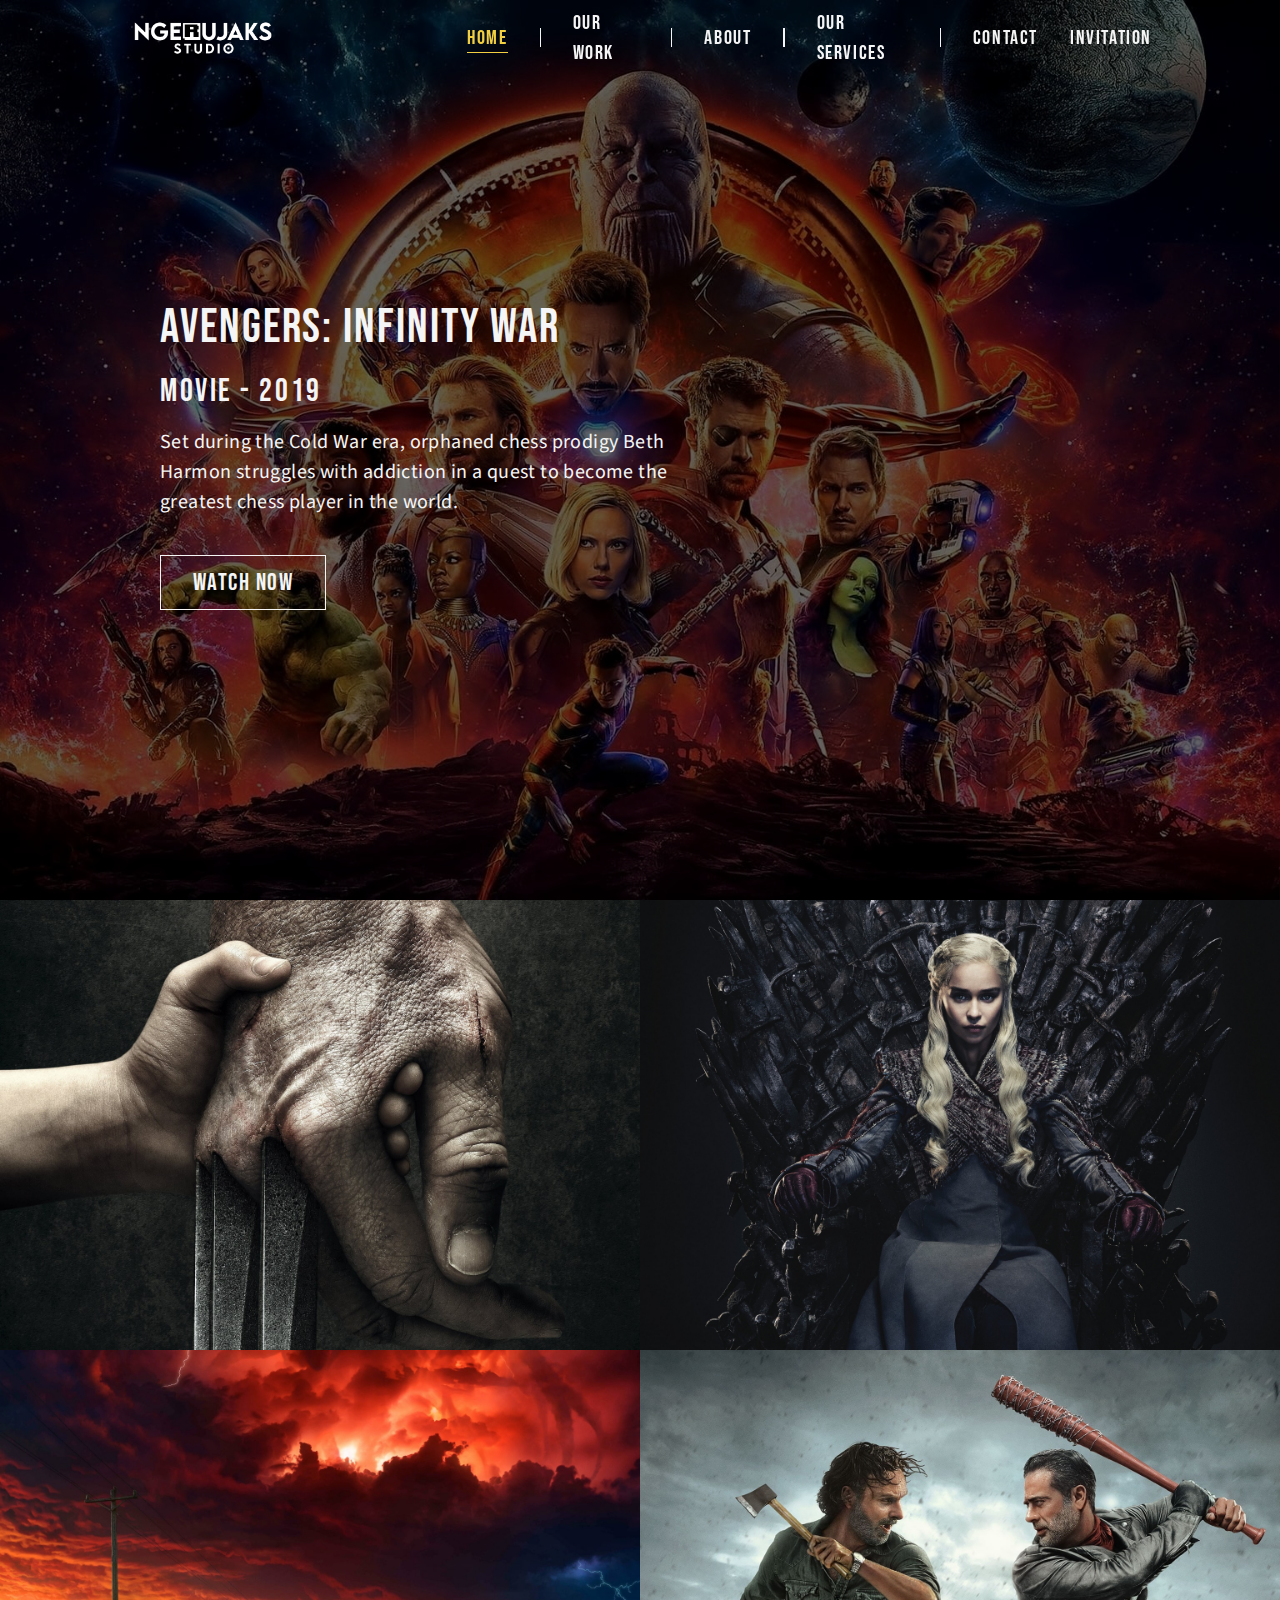
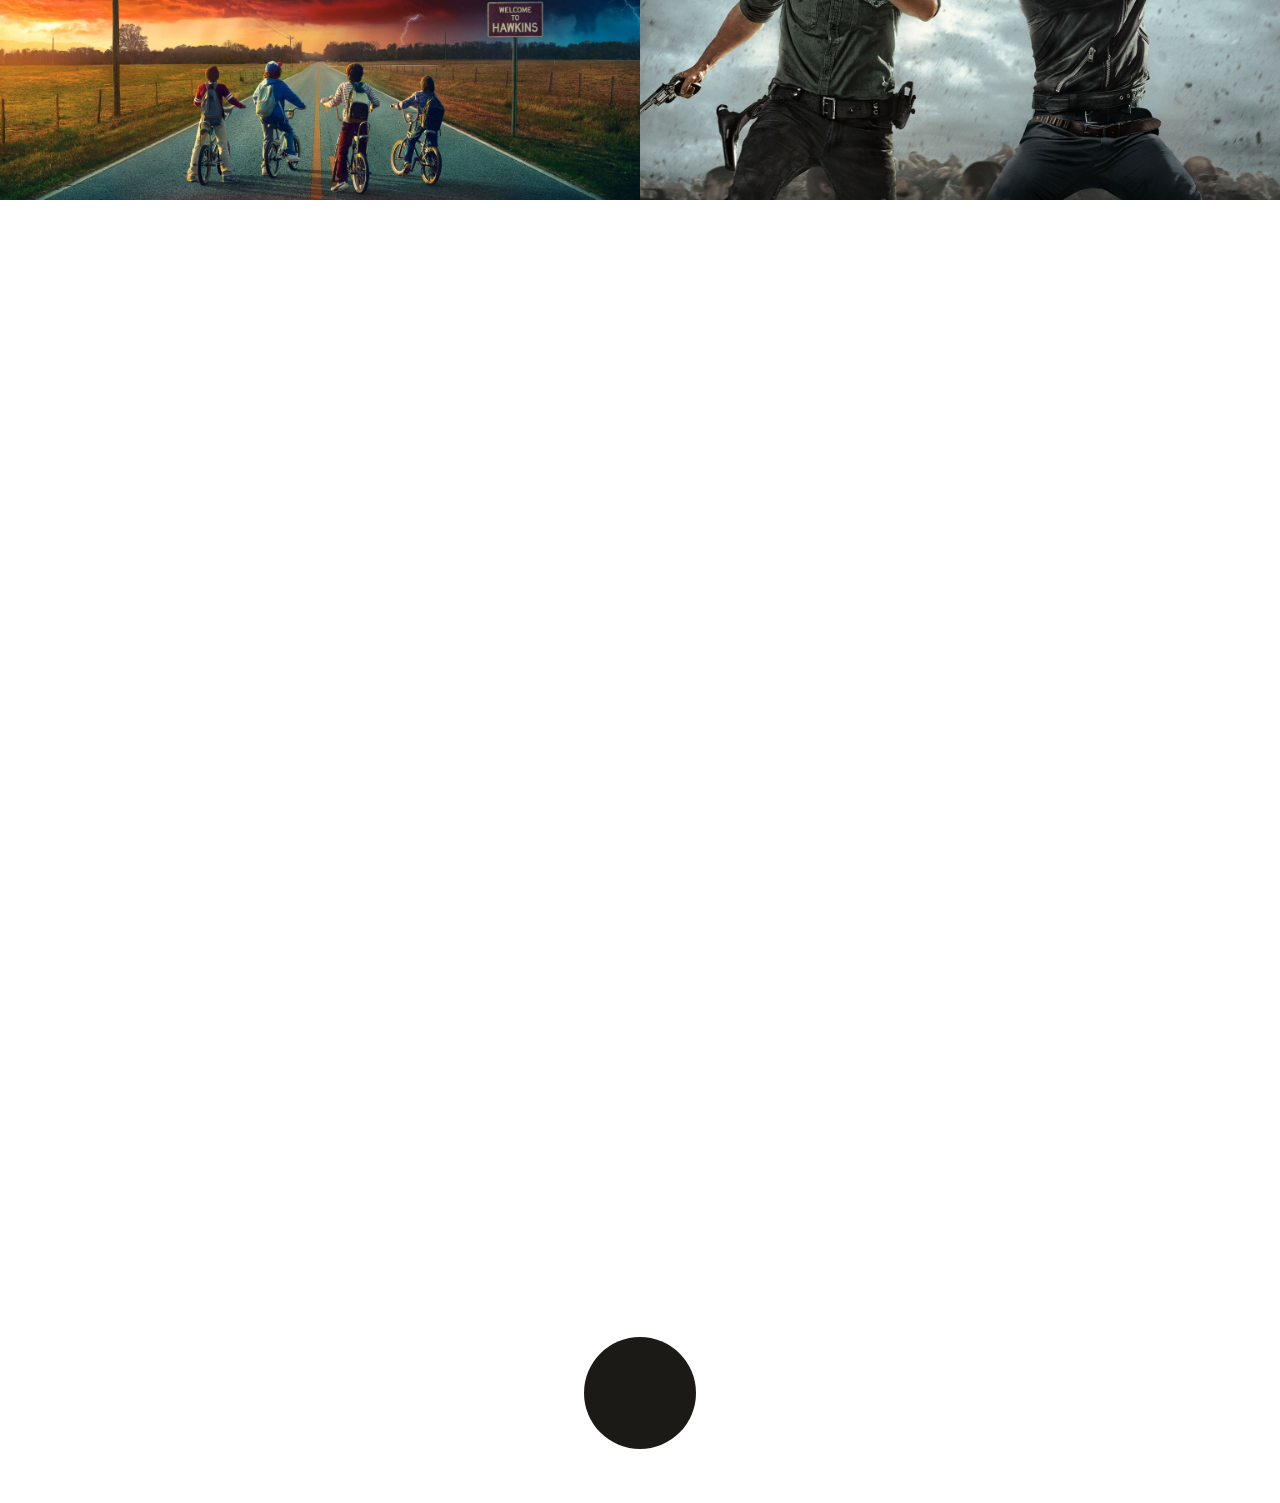
==== commit e1bd406a: "8 Juni" ====
--- a/index.html
+++ b/index.html
@@ -152,7 +152,7 @@
           </div>
         </div>
       </div>
-      <div class="mouse animate__animated animate__fadeIn animate__delay-3s animate__slow "></div>
+      <div class="mouse animate__animated animate__fadeIn animate__delay-3s animate__slow mouse-hide"></div>
     </header>
 
     <section class="latest-work" data-scroll-section>
--- a/assets/css/main.css
+++ b/assets/css/main.css
@@ -924,6 +924,9 @@
     left: 50%;
     translate: translateX(-50%);
     z-index: 4;
+    -webkit-transition: all 0.5s ease-in-out;
+    transition: all 0.5s ease-in-out;
+    opacity: 1;
   }
   .mouse::before {
     content: '';
@@ -940,6 +943,25 @@
     -webkit-animation: scroll 3s infinite;
             animation: scroll 3s infinite;
   }
+  .mouse-hide {
+    opacity: 0;
+  }
+  @-webkit-keyframes fadeToNone {
+    from {
+      opacity: 1;
+    }
+    to {
+      opacity: 0;
+    }
+  }
+  @keyframes fadeToNone {
+    from {
+      opacity: 1;
+    }
+    to {
+      opacity: 0;
+    }
+  }
   @-webkit-keyframes scroll {
     from {
       opacity: 1;
@@ -996,6 +1018,13 @@
   100% {
     margin-top: 0;
   }
+}
+
+.peak {
+  -webkit-animation: peak 3s ease-in-out;
+          animation: peak 3s ease-in-out;
+  -webkit-animation-delay: 5s;
+          animation-delay: 5s;
 }
 
 main header.home {
@@ -1752,6 +1781,137 @@
   font-size: 1.25rem;
 }
 
+section.login {
+  height: 100vh;
+  width: 100vw;
+  overflow: hidden;
+  position: relative;
+}
+
+section.login .img-wrapper {
+  width: 100%;
+  height: 100%;
+}
+
+section.login .img-wrapper img {
+  width: 100%;
+  height: 100%;
+  -o-object-fit: cover;
+     object-fit: cover;
+  -o-object-position: center center;
+     object-position: center center;
+  -webkit-filter: brightness(0.8);
+          filter: brightness(0.8);
+}
+
+section.login .login-wrapper {
+  position: absolute;
+  top: 50%;
+  left: 50%;
+  width: 80%;
+  height: 50%;
+  -webkit-transform: translate(-50%, -50%);
+          transform: translate(-50%, -50%);
+  padding: 2rem;
+  border-radius: 1rem;
+  background-color: rgba(245, 245, 245, 0.8);
+  -webkit-backdrop-filter: blur(0.5rem);
+          backdrop-filter: blur(0.5rem);
+}
+
+section.login .login-wrapper .login-form {
+  width: 100%;
+  height: 100%;
+  position: relative;
+  padding: 0;
+}
+
+section.login .login-wrapper .login-form .login-title {
+  font-size: 2rem;
+  font-family: "Bebas Neue", cursive;
+  color: #1B1A17;
+  margin-bottom: 1rem;
+  letter-spacing: .08rem;
+}
+
+section.login .login-wrapper .login-form form {
+  display: -webkit-box;
+  display: -ms-flexbox;
+  display: flex;
+  -webkit-box-orient: vertical;
+  -webkit-box-direction: normal;
+      -ms-flex-direction: column;
+          flex-direction: column;
+  -webkit-box-pack: justify;
+      -ms-flex-pack: justify;
+          justify-content: space-between;
+}
+
+section.login .login-wrapper .login-form form .form-group {
+  margin-top: 1rem;
+}
+
+section.login .login-wrapper .login-form form .main-button {
+  margin-top: 2rem;
+  padding: .5rem 0;
+  font-size: 1.25rem;
+}
+
+section.coming-soon {
+  height: 100vh;
+  width: 100vw;
+  overflow: hidden;
+  position: relative;
+}
+
+section.coming-soon .img-wrapper {
+  width: 100%;
+  height: 100%;
+}
+
+section.coming-soon .img-wrapper img {
+  width: 100%;
+  height: 100%;
+  -o-object-fit: cover;
+     object-fit: cover;
+  -o-object-position: center center;
+     object-position: center center;
+  -webkit-filter: brightness(0.4);
+          filter: brightness(0.4);
+}
+
+section.coming-soon .coming-soon-wrapper {
+  position: absolute;
+  top: 0;
+  left: 0;
+  width: 100%;
+  height: 100%;
+  display: -webkit-box;
+  display: -ms-flexbox;
+  display: flex;
+  -webkit-box-orient: vertical;
+  -webkit-box-direction: normal;
+      -ms-flex-direction: column;
+          flex-direction: column;
+  -webkit-box-pack: center;
+      -ms-flex-pack: center;
+          justify-content: center;
+  -webkit-box-align: center;
+      -ms-flex-align: center;
+          align-items: center;
+  color: #F5F5F5;
+  padding: 1rem;
+}
+
+section.coming-soon .coming-soon-wrapper .coming-soon-title {
+  font-family: "Bebas Neue", cursive;
+  letter-spacing: .08rem;
+}
+
+section.coming-soon .coming-soon-wrapper .coming-soon-desc {
+  font-size: 1.125rem;
+}
+
 @media only screen and (min-width: 768px) {
   .img-divider {
     margin: 8rem 0;
@@ -1817,6 +1977,85 @@
     width: 100%;
     height: 10em;
   }
+  section.login .login-wrapper {
+    width: 60%;
+  }
+  section.login {
+    height: 100vh;
+    width: 100vw;
+    overflow: hidden;
+    position: relative;
+  }
+  section.login .img-wrapper {
+    width: 100%;
+    height: 100%;
+  }
+  section.login .img-wrapper img {
+    width: 100%;
+    height: 100%;
+    -o-object-fit: cover;
+       object-fit: cover;
+    -o-object-position: center center;
+       object-position: center center;
+    -webkit-filter: brightness(0.8);
+            filter: brightness(0.8);
+  }
+  section.login .login-wrapper {
+    position: absolute;
+    top: 50%;
+    left: 50%;
+    width: 80%;
+    height: 50%;
+    -webkit-transform: translate(-50%, -50%);
+            transform: translate(-50%, -50%);
+    padding: 2rem;
+    border-radius: 1rem;
+    background-color: rgba(245, 245, 245, 0.8);
+    -webkit-backdrop-filter: blur(0.5rem);
+            backdrop-filter: blur(0.5rem);
+  }
+  section.login .login-wrapper .login-form {
+    width: 100%;
+    height: 100%;
+    position: relative;
+    padding: 0;
+  }
+  section.login .login-wrapper .login-form .login-title {
+    font-size: 2rem;
+    font-family: "Bebas Neue", cursive;
+    color: #1B1A17;
+    margin-bottom: 1rem;
+    letter-spacing: .08rem;
+  }
+  section.login .login-wrapper .login-form form {
+    display: -webkit-box;
+    display: -ms-flexbox;
+    display: flex;
+    -webkit-box-orient: vertical;
+    -webkit-box-direction: normal;
+        -ms-flex-direction: column;
+            flex-direction: column;
+    -webkit-box-pack: justify;
+        -ms-flex-pack: justify;
+            justify-content: space-between;
+  }
+  section.login .login-wrapper .login-form form .form-group {
+    margin-top: 1rem;
+  }
+  section.login .login-wrapper .login-form form .main-button {
+    margin-top: 2rem;
+    padding: .5rem 0;
+    font-size: 1.25rem;
+  }
+  section.coming-soon .coming-soon-wrapper {
+    -webkit-box-align: start;
+        -ms-flex-align: start;
+            align-items: flex-start;
+    padding: 4rem;
+  }
+  section.coming-soon .coming-soon-wrapper .coming-soon-desc {
+    width: 50%;
+  }
 }
 
 @media only screen and (min-width: 992px) {
@@ -1837,12 +2076,6 @@
   }
   section.team .box-wrapper .single-box {
     height: 350px;
-  }
-  section.project-detail {
-    -webkit-animation: peak 3s ease-in-out;
-            animation: peak 3s ease-in-out;
-    -webkit-animation-delay: 5s;
-            animation-delay: 5s;
   }
   section.project-detail .subtitle {
     font-size: 1.25rem;
@@ -1896,6 +2129,31 @@
     width: 100%;
     height: 12rem;
   }
+  section.login .img-wrapper {
+    width: 60%;
+    height: 100%;
+  }
+  section.login .login-wrapper {
+    position: absolute;
+    top: 0;
+    left: 60%;
+    width: 40%;
+    height: 100%;
+    -webkit-transform: translate(0, 0);
+            transform: translate(0, 0);
+    border-radius: 0;
+    padding: 20% 2rem;
+  }
+  section.login .login-wrapper .login-form {
+    padding: 0;
+  }
+  section.login .login-wrapper .login-form .login-title {
+    font-size: 2rem;
+    font-family: "Bebas Neue", cursive;
+    color: #1B1A17;
+    margin-bottom: 1rem;
+    letter-spacing: .08rem;
+  }
 }
 
 @media only screen and (min-width: 1200px) {
@@ -1961,5 +2219,36 @@
     width: 100%;
     height: 14rem;
   }
+  section.login .img-wrapper {
+    width: 75%;
+    height: 100%;
+  }
+  section.login .login-wrapper {
+    position: absolute;
+    top: 0;
+    left: 75%;
+    width: 25%;
+    height: 100%;
+    -webkit-transform: translate(0, 0);
+            transform: translate(0, 0);
+    border-radius: 0;
+    padding: 16% 2rem;
+  }
+  section.login .login-wrapper .login-form {
+    padding: 0;
+  }
+  section.login .login-wrapper .login-form .login-title {
+    font-size: 2rem;
+    font-family: "Bebas Neue", cursive;
+    color: #1B1A17;
+    margin-bottom: 1rem;
+    letter-spacing: .08rem;
+  }
+  section.coming-soon .coming-soon-wrapper {
+    -webkit-box-align: start;
+        -ms-flex-align: start;
+            align-items: flex-start;
+    padding: 10rem;
+  }
 }
 /*# sourceMappingURL=main.css.map */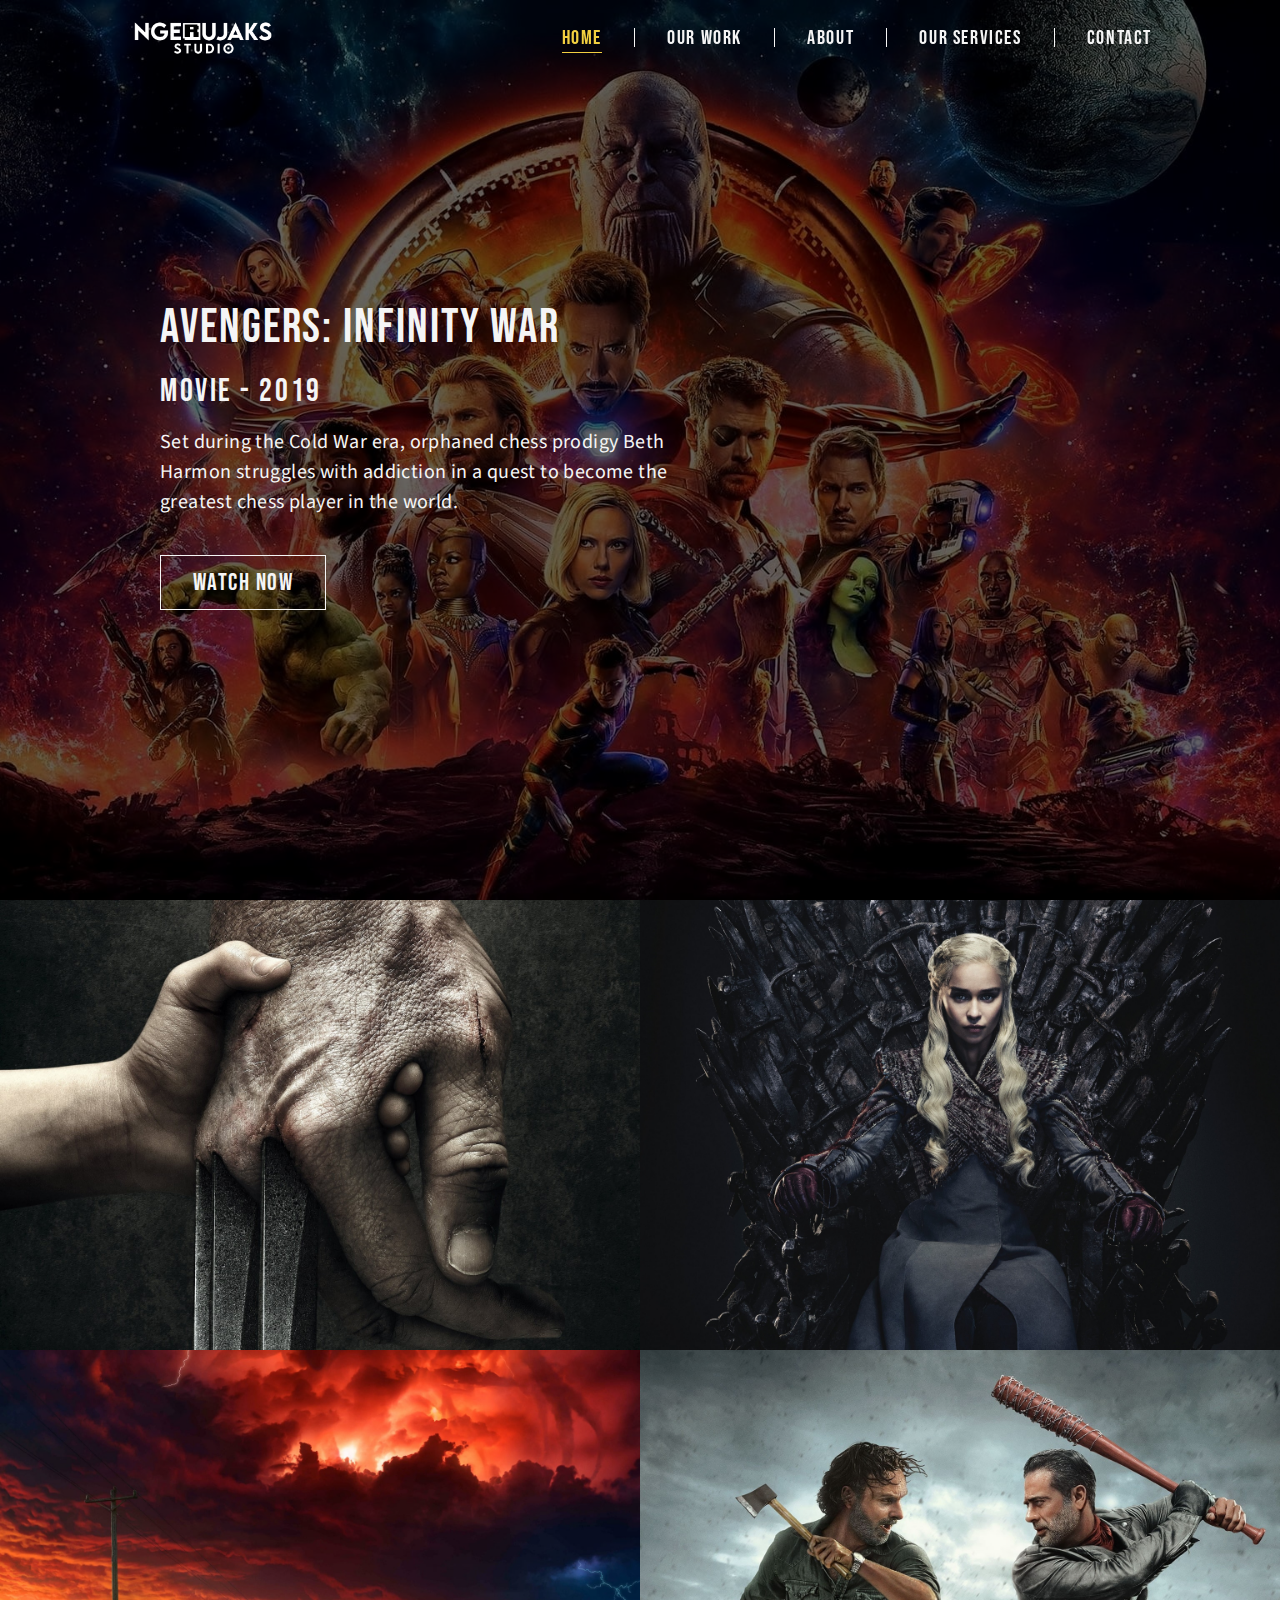
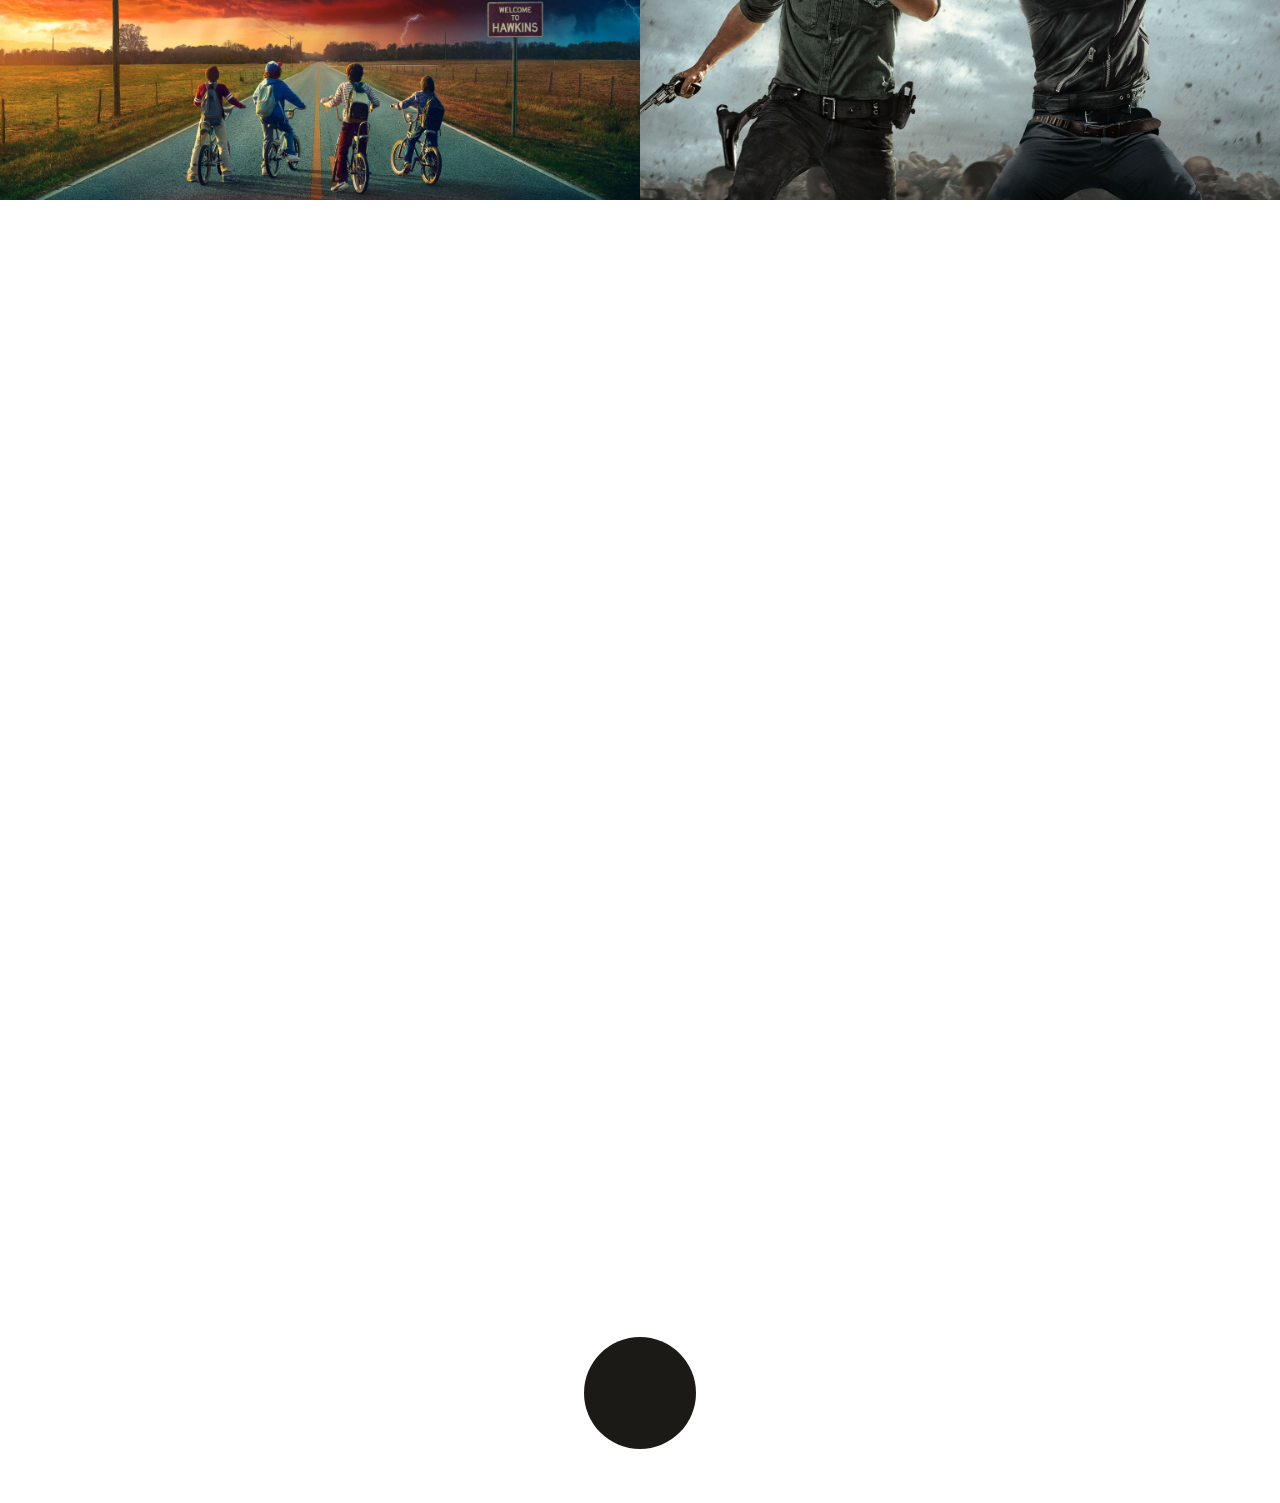
==== commit 7154a3ea: "28 agustus" ====
--- a/index.html
+++ b/index.html
@@ -53,9 +53,6 @@
       <li class="divider"></li>
       <li class="nav-item">
         <a href="contact.html">Contact</a>
-      </li>
-      <li class="nav-item">
-        <a href="invitation.html">Invitation</a>
       </li>
     </ul>
 
